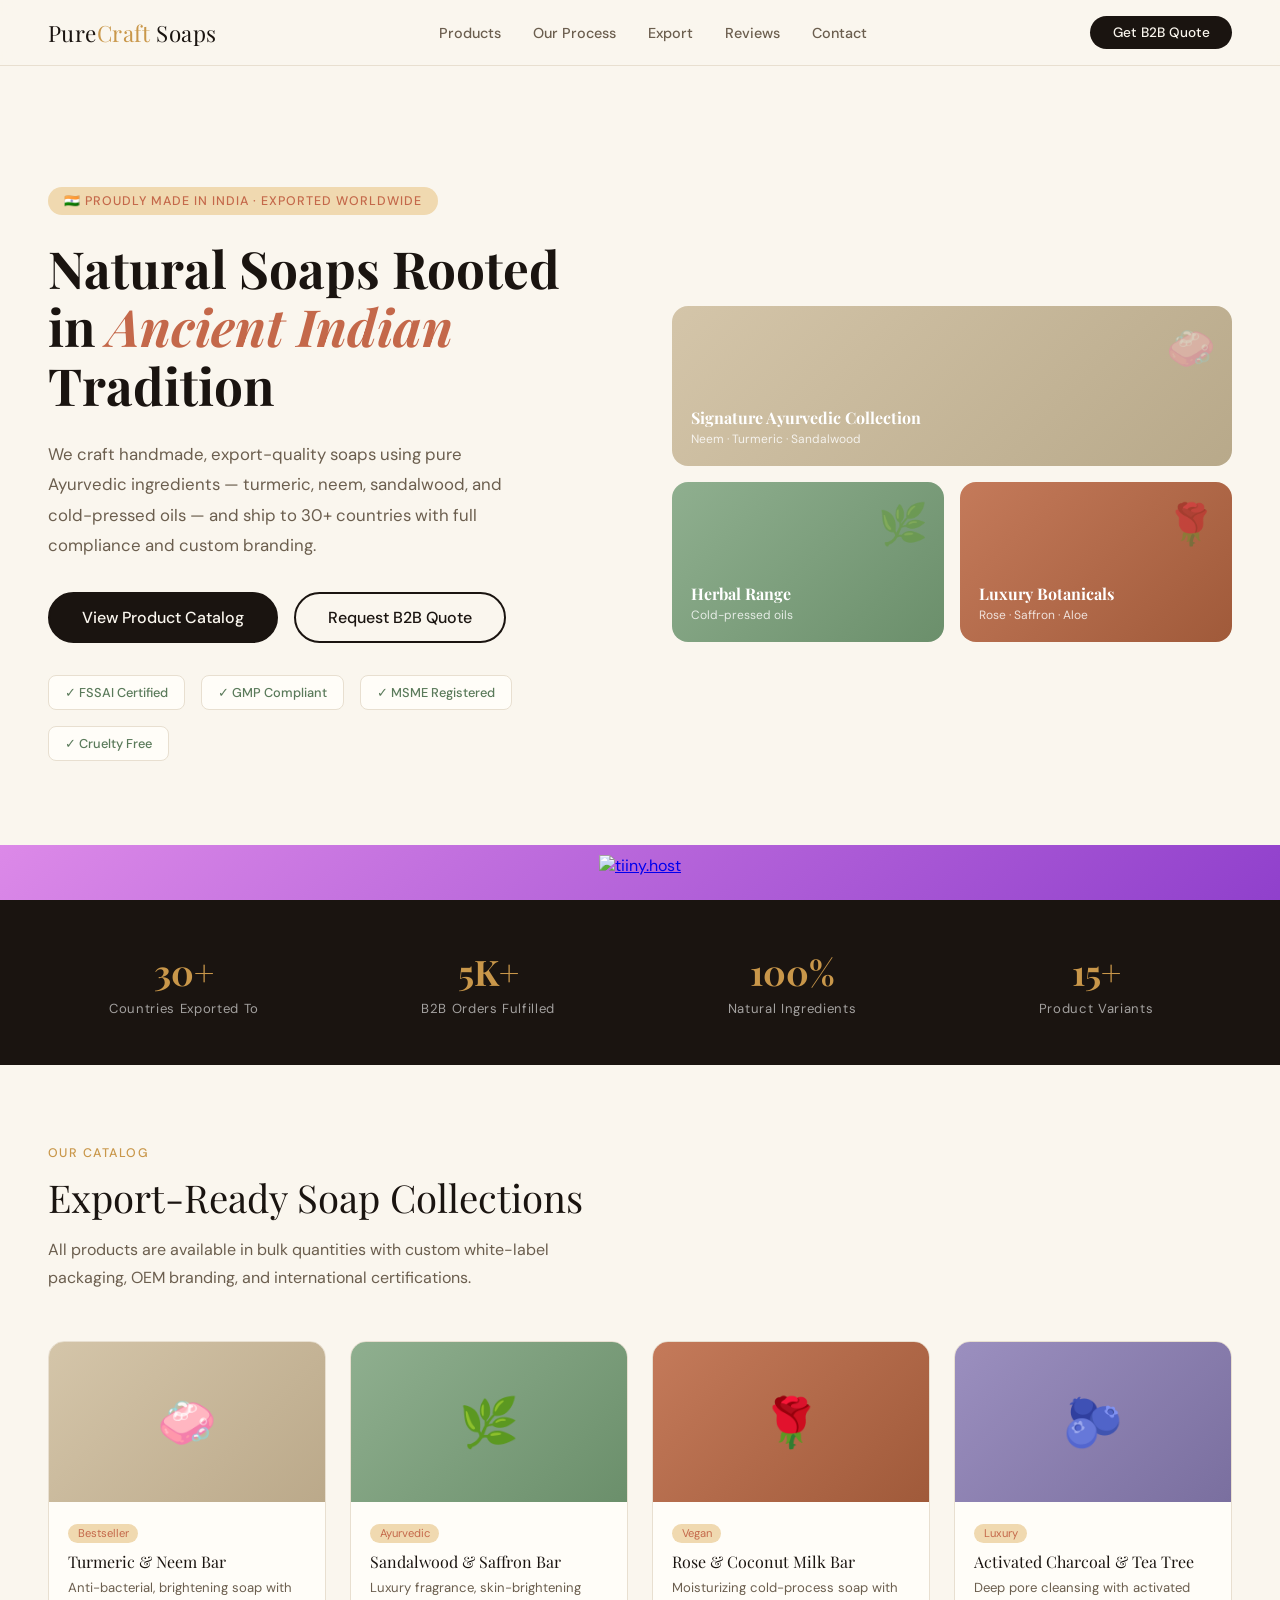
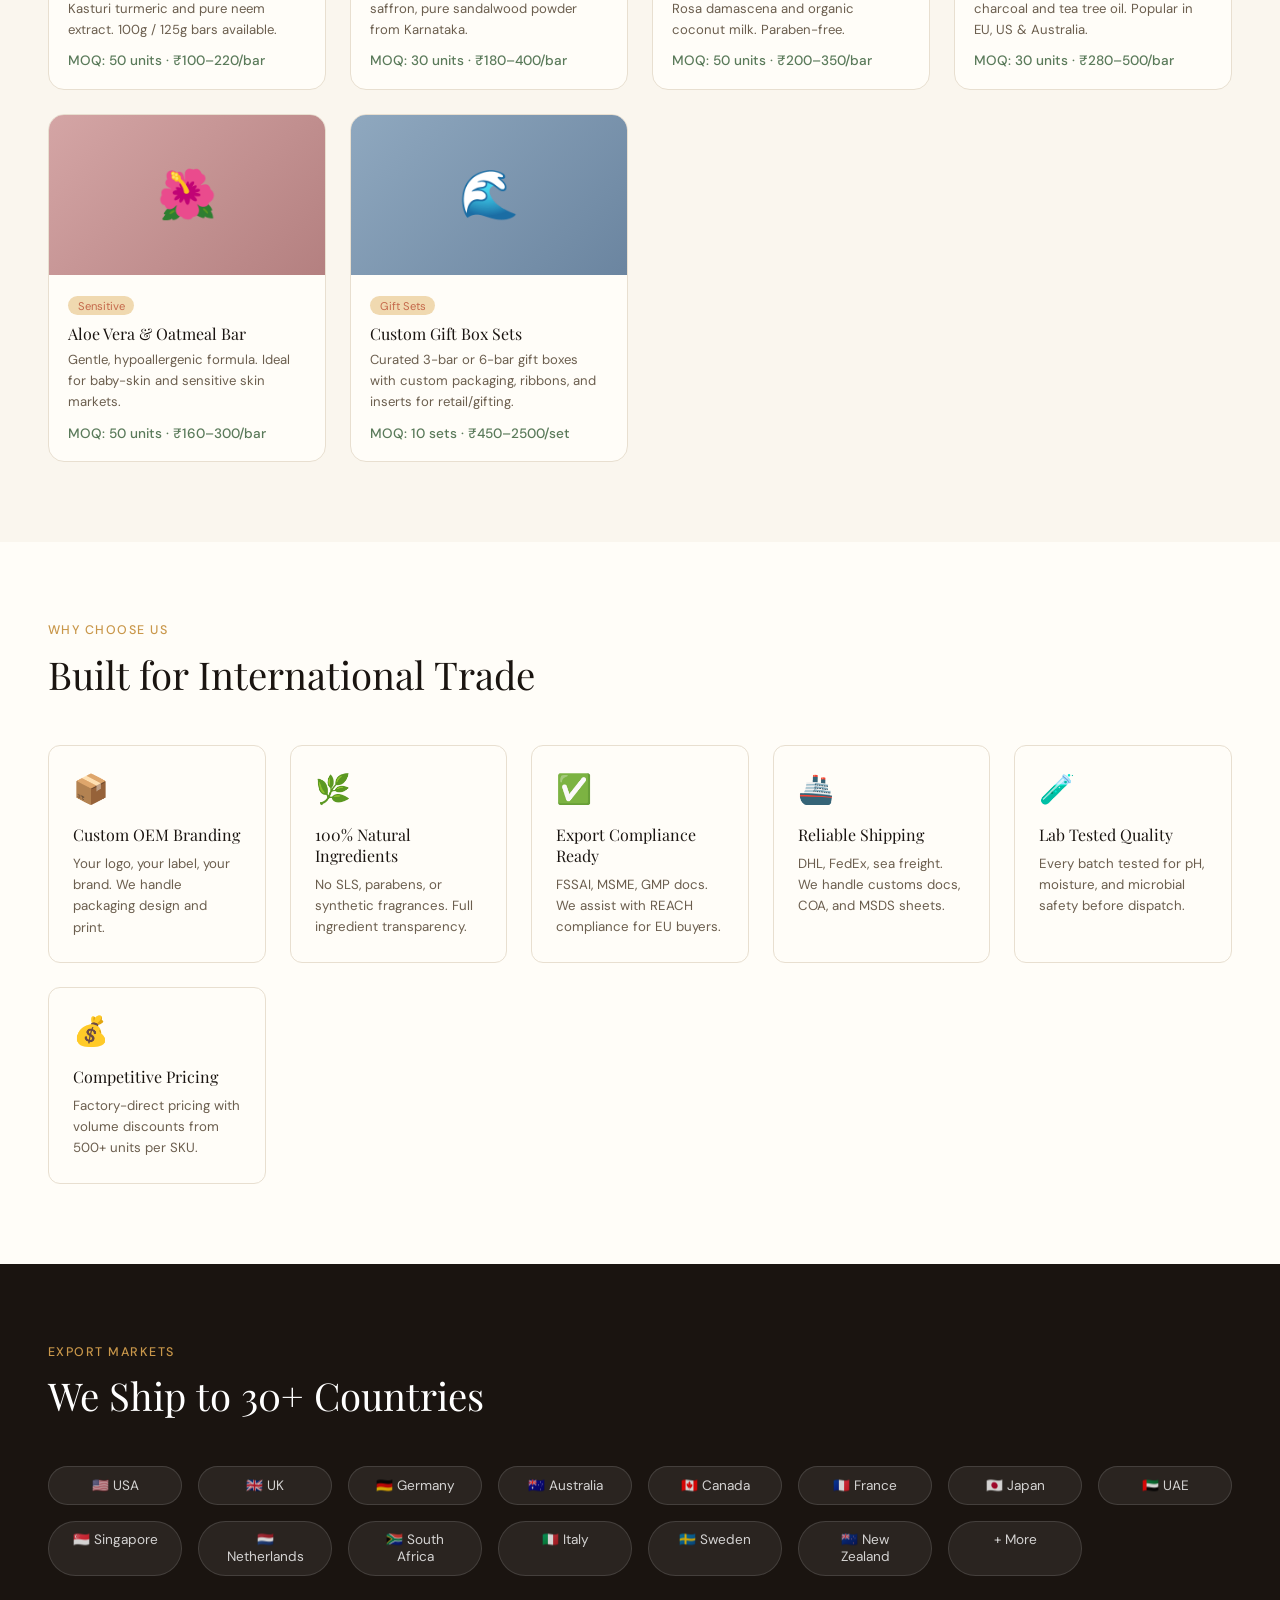
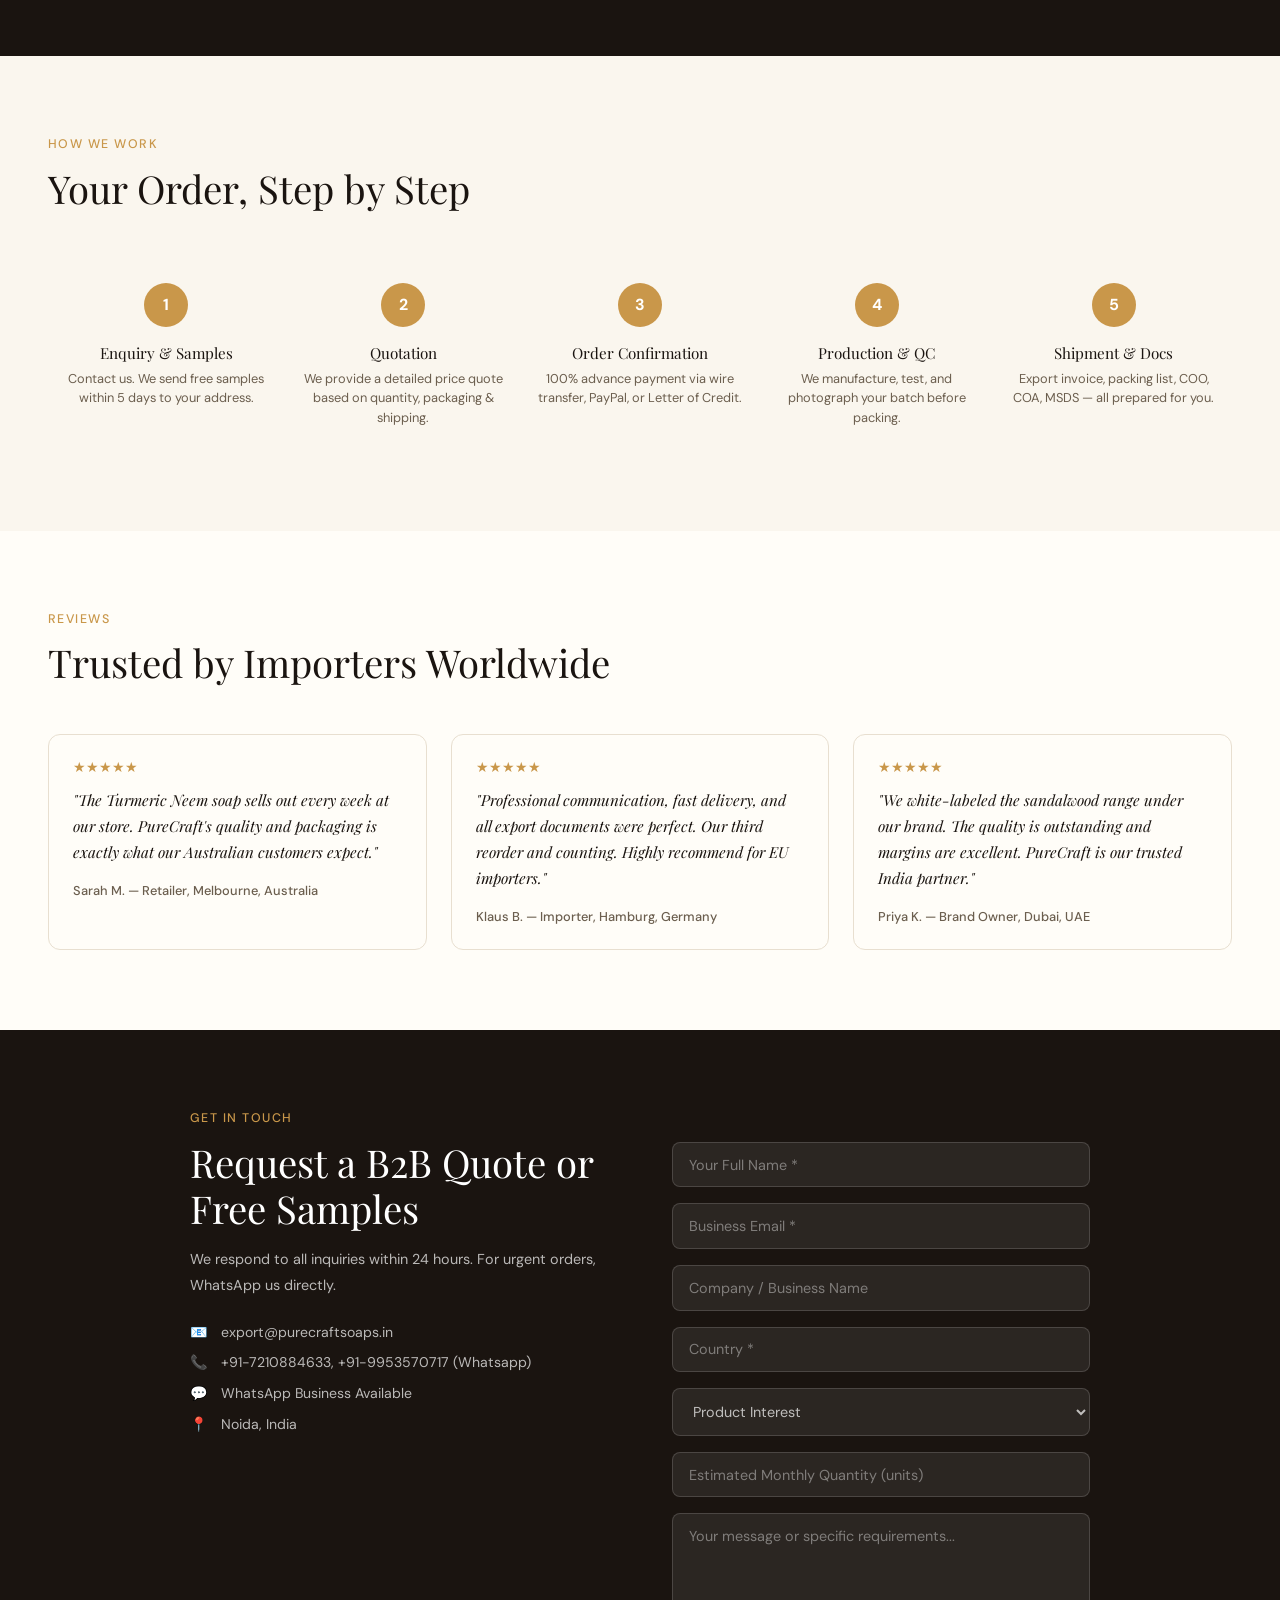
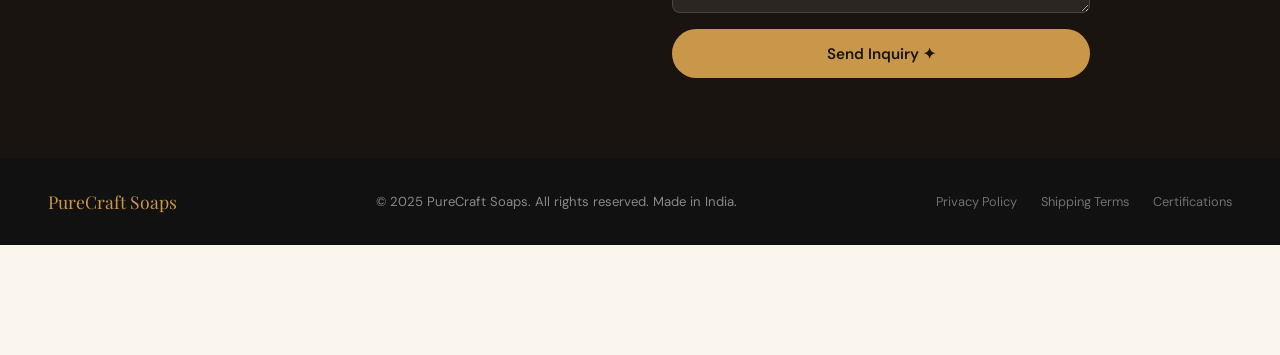
==== index.html @ bdfbdecc "Update index.html" ====
<!DOCTYPE html><html lang="en"><head>
<meta charset="UTF-8">
<meta name="viewport" content="width=device-width, initial-scale=1.0">
<title data-id="th-modified">PureCraft Soaps – Natural Indian Soaps, Exported Worldwide</title>
<link href="https://fonts.googleapis.com/css2?family=Playfair+Display:ital,wght@0,400;0,700;1,400&amp;family=DM+Sans:wght@300;400;500&amp;display=swap" rel="stylesheet">
<style>
  *{margin:0;padding:0;box-sizing:border-box}
  :root{
    --cream:#FAF6EE;--dark:#1A1410;--gold:#C9974A;--gold-light:#F0D9B0;
    --sage:#5A7A5A;--terracotta:#C4684A;--warm-white:#FFFDF8;
    --text-muted:#6B5E4E;--border:#E8DFD0
  }
  html{scroll-behavior:smooth}
  body{font-family:'DM Sans',sans-serif;background:var(--cream);color:var(--dark);overflow-x:hidden}

  /* NAV */
  nav{position:fixed;top:0;width:100%;z-index:100;padding:1rem 3rem;display:flex;justify-content:space-between;align-items:center;background:rgba(250,246,238,0.95);backdrop-filter:blur(8px);border-bottom:1px solid var(--border)}
  .nav-logo{font-family:'Playfair Display',serif;font-size:1.4rem;color:var(--dark);letter-spacing:0.02em}
  .nav-logo span{color:var(--gold)}
  .nav-links{display:flex;gap:2rem;list-style:none}
  .nav-links a{text-decoration:none;color:var(--text-muted);font-size:0.9rem;font-weight:500;transition:color 0.2s}
  .nav-links a:hover{color:var(--gold)}
  .nav-cta{background:var(--dark);color:var(--cream);padding:0.5rem 1.4rem;border-radius:30px;text-decoration:none;font-size:0.85rem;font-weight:500;transition:background 0.2s}
  .nav-cta:hover{background:var(--terracotta)}

  /* HERO */
  .hero{min-height:100vh;display:grid;grid-template-columns:1fr 1fr;align-items:center;padding:6rem 3rem 3rem;gap:4rem;background:var(--cream)}
  .hero-badge{display:inline-block;background:var(--gold-light);color:var(--terracotta);font-size:0.78rem;font-weight:500;padding:0.35rem 1rem;border-radius:20px;letter-spacing:0.08em;text-transform:uppercase;margin-bottom:1.5rem}
  .hero h1{font-family:'Playfair Display',serif;font-size:clamp(2.5rem,4vw,4rem);line-height:1.15;margin-bottom:1.5rem;color:var(--dark)}
  .hero h1 em{color:var(--terracotta);font-style:italic}
  .hero p{font-size:1.05rem;color:var(--text-muted);line-height:1.8;max-width:480px;margin-bottom:2rem}
  .hero-btns{display:flex;gap:1rem;flex-wrap:wrap}
  .btn-primary{background:var(--dark);color:var(--cream);padding:0.8rem 2rem;border-radius:30px;text-decoration:none;font-weight:500;transition:all 0.2s;border:2px solid var(--dark)}
  .btn-primary:hover{background:var(--terracotta);border-color:var(--terracotta)}
  .btn-outline{border:2px solid var(--dark);color:var(--dark);padding:0.8rem 2rem;border-radius:30px;text-decoration:none;font-weight:500;transition:all 0.2s}
  .btn-outline:hover{background:var(--dark);color:var(--cream)}
  .hero-visual{display:grid;grid-template-columns:1fr 1fr;gap:1rem;position:relative}
  .soap-card{border-radius:16px;overflow:hidden;display:flex;flex-direction:column;justify-content:flex-end;padding:1.2rem;min-height:160px;position:relative}
  .soap-card-1{background:linear-gradient(135deg,#D4C5A9,#B8A98A);grid-column:1/-1}
  .soap-card-2{background:linear-gradient(135deg,#8FAF8F,#6B8F6B)}
  .soap-card-3{background:linear-gradient(135deg,#C47A5A,#A05A3A)}
  .soap-card-label{font-family:'Playfair Display',serif;font-size:1rem;color:white;font-weight:700}
  .soap-card-sub{font-size:0.75rem;color:rgba(255,255,255,0.8);margin-top:0.2rem}
  .soap-icon{font-size:2.5rem;position:absolute;top:1rem;right:1rem;opacity:0.4}

  /* STATS */
  .stats{background:var(--dark);padding:3rem;display:grid;grid-template-columns:repeat(4,1fr);gap:2rem;text-align:center}
  .stat-num{font-family:'Playfair Display',serif;font-size:2.2rem;color:var(--gold);font-weight:700}
  .stat-label{font-size:0.82rem;color:rgba(255,255,255,0.6);margin-top:0.3rem;letter-spacing:0.05em}

  /* SECTION HEADER */
  .section{padding:5rem 3rem}
  .section-label{font-size:0.78rem;font-weight:500;color:var(--gold);letter-spacing:0.12em;text-transform:uppercase;margin-bottom:0.8rem}
  .section-title{font-family:'Playfair Display',serif;font-size:clamp(1.8rem,3vw,2.8rem);line-height:1.2;margin-bottom:1rem}
  .section-sub{color:var(--text-muted);max-width:520px;line-height:1.8}

  /* PRODUCTS */
  .products-grid{display:grid;grid-template-columns:repeat(auto-fit,minmax(220px,1fr));gap:1.5rem;margin-top:3rem}
  .product-card{background:var(--warm-white);border:1px solid var(--border);border-radius:16px;overflow:hidden;transition:transform 0.2s}
  .product-card:hover{transform:translateY(-4px)}
  .product-thumb{height:160px;display:flex;align-items:center;justify-content:center;font-size:3rem;position:relative}
  .product-thumb-1{background:linear-gradient(135deg,#D4C5A9,#BBA98A)}
  .product-thumb-2{background:linear-gradient(135deg,#8FAF8F,#6B8F6B)}
  .product-thumb-3{background:linear-gradient(135deg,#C47A5A,#A05A3A)}
  .product-thumb-4{background:linear-gradient(135deg,#9B8FBF,#7A6F9F)}
  .product-thumb-5{background:linear-gradient(135deg,#D4A5A5,#B48080)}
  .product-thumb-6{background:linear-gradient(135deg,#8FA8BF,#6B85A0)}
  .product-info{padding:1.2rem}
  .product-name{font-family:'Playfair Display',serif;font-size:1rem;margin-bottom:0.3rem}
  .product-desc{font-size:0.82rem;color:var(--text-muted);line-height:1.6;margin-bottom:0.8rem}
  .product-price{font-size:0.85rem;font-weight:500;color:var(--sage)}
  .product-badge{display:inline-block;font-size:0.7rem;background:var(--gold-light);color:var(--terracotta);padding:0.15rem 0.6rem;border-radius:10px;margin-bottom:0.5rem}

  /* WHY US */
  .why-grid{display:grid;grid-template-columns:repeat(auto-fit,minmax(200px,1fr));gap:1.5rem;margin-top:3rem}
  .why-card{background:var(--warm-white);border:1px solid var(--border);border-radius:12px;padding:1.5rem}
  .why-icon{font-size:1.8rem;margin-bottom:1rem}
  .why-title{font-family:'Playfair Display',serif;font-size:1rem;margin-bottom:0.5rem}
  .why-desc{font-size:0.83rem;color:var(--text-muted);line-height:1.6}

  /* COUNTRIES */
  .countries{background:var(--dark);padding:5rem 3rem;color:white}
  .countries-grid{display:grid;grid-template-columns:repeat(auto-fit,minmax(120px,1fr));gap:1rem;margin-top:3rem}
  .country-pill{background:rgba(255,255,255,0.07);border:1px solid rgba(255,255,255,0.12);border-radius:30px;padding:0.6rem 1.2rem;text-align:center;font-size:0.85rem;color:rgba(255,255,255,0.8)}
  .country-pill:hover{background:rgba(201,151,74,0.2);border-color:var(--gold);color:var(--gold)}

  /* PROCESS */
  .process-steps{display:grid;grid-template-columns:repeat(auto-fit,minmax(180px,1fr));gap:0;margin-top:3rem;position:relative}
  .process-step{text-align:center;padding:1.5rem 1rem;position:relative}
  .step-num{width:44px;height:44px;border-radius:50%;background:var(--gold);color:white;font-weight:700;font-size:1rem;display:flex;align-items:center;justify-content:center;margin:0 auto 1rem}
  .step-title{font-family:'Playfair Display',serif;font-size:0.95rem;margin-bottom:0.4rem}
  .step-desc{font-size:0.8rem;color:var(--text-muted);line-height:1.5}

  /* TESTIMONIALS */
  .testimonials-grid{display:grid;grid-template-columns:repeat(auto-fit,minmax(260px,1fr));gap:1.5rem;margin-top:3rem}
  .testimonial{background:var(--warm-white);border:1px solid var(--border);border-radius:12px;padding:1.5rem}
  .testimonial-text{font-family:'Playfair Display',serif;font-style:italic;font-size:0.95rem;line-height:1.7;color:var(--dark);margin-bottom:1rem}
  .testimonial-author{font-size:0.8rem;font-weight:500;color:var(--text-muted)}
  .stars{color:var(--gold);font-size:0.85rem;margin-bottom:0.8rem}

  /* CONTACT */
  .contact{background:var(--dark);color:white;padding:5rem 3rem}
  .contact-grid{display:grid;grid-template-columns:1fr 1fr;gap:4rem;align-items:start;max-width:900px;margin:0 auto}
  .contact-form{display:flex;flex-direction:column;gap:1rem;margin-top:2rem}
  .contact-form input,.contact-form select,.contact-form textarea{background:rgba(255,255,255,0.08);border:1px solid rgba(255,255,255,0.15);border-radius:8px;padding:0.8rem 1rem;color:white;font-family:inherit;font-size:0.9rem;outline:none;transition:border-color 0.2s}
  .contact-form input::placeholder,.contact-form textarea::placeholder{color:rgba(255,255,255,0.4)}
  .contact-form input:focus,.contact-form textarea:focus{border-color:var(--gold)}
  .contact-form select{color:rgba(255,255,255,0.7)}
  .contact-form select option{background:var(--dark)}
  .contact-form textarea{min-height:100px;resize:vertical}
  .contact-submit{background:var(--gold);color:var(--dark);border:none;padding:0.9rem 2rem;border-radius:30px;font-family:inherit;font-weight:600;font-size:0.95rem;cursor:pointer;transition:opacity 0.2s}
  .contact-submit:hover{opacity:0.85}
  .contact-info p{color:rgba(255,255,255,0.7);font-size:0.9rem;line-height:1.8;margin-bottom:1.5rem}
  .contact-detail{display:flex;align-items:center;gap:0.8rem;margin-bottom:0.8rem;color:rgba(255,255,255,0.7);font-size:0.88rem}
  .contact-detail strong{color:var(--gold)}

  /* FOOTER */
  footer{background:#111;color:rgba(255,255,255,0.5);padding:2rem 3rem;display:flex;justify-content:space-between;align-items:center;font-size:0.82rem;flex-wrap:wrap;gap:1rem}
  .footer-logo{font-family:'Playfair Display',serif;font-size:1.1rem;color:var(--gold)}
  .footer-links{display:flex;gap:1.5rem}
  .footer-links a{color:rgba(255,255,255,0.4);text-decoration:none;font-size:0.8rem}

  /* CERTIFICATIONS */
  .cert-row{display:flex;flex-wrap:wrap;gap:1rem;margin-top:2rem}
  .cert-badge{background:var(--warm-white);border:1px solid var(--border);border-radius:8px;padding:0.5rem 1rem;font-size:0.8rem;font-weight:500;color:var(--sage);display:flex;align-items:center;gap:0.4rem}

  @media(max-width:768px){
    nav{padding:1rem 1.5rem}
    .nav-links{display:none}
    .hero{grid-template-columns:1fr;padding:5rem 1.5rem 2rem}
    .stats{grid-template-columns:1fr 1fr;padding:2rem 1.5rem}
    .section{padding:3rem 1.5rem}
    .contact-grid{grid-template-columns:1fr}
    footer{flex-direction:column;text-align:center}
    .countries{padding:3rem 1.5rem}
    .contact{padding:3rem 1.5rem}
  }
</style>
<meta property="og:title" content="PureCraft Soaps – Natural Indian Soaps, Exported Worldwide" data-id="th-modified"><meta name="description" content="PureSoap_India_Export_Website" data-id="th-modified"><meta property="og:description" content="PureSoap_India_Export_Website" data-id="th-modified"><meta property="og:image" content="https://tiiny.host/assets/logo-purple-bg.png" data-id="th-modified"><meta property="og:image:width" content="1501" data-id="th-modified"><meta property="og:image:height" content="1501" data-id="th-modified"><meta property="og:image:type" content="image/png" data-id="th-modified"><meta property="og:url" content="https://purecraftsoaps.tiiny.site/" data-id="th-modified"><meta property="og:type" content="website" data-id="th-modified"><script type="text/javascript" src="https://tiiny.host/ad-script.js"></script><script defer="" data-domain="purecraftsoaps.tiiny.site" src="https://analytics.tiiny.site/js/plausible.js"></script></head>
<body><div style="position: fixed !important; bottom: 0% !important; left: 0% !important; right: 0% !important; width: 100% !important; height: 55px !important; z-index: 9999 !important;"><a href="https://tiiny.host?ref=free-site">
    <div style="padding: 10px !important; height: 55px; text-align: center; background: rgb(220,137,232) !important; background: linear-gradient(141deg, rgba(220,137,232,1) 0%, rgba(144,64,204,1) 100%) !important;">
      <img style="height: 35px !important; width: auto !important;" src="https://tiiny.host/assets/img/ad.png" alt="tiiny.host">
    </div>
  </a></div><div style="position: fixed !important; bottom: 0% !important; left: 0% !important; right: 0% !important; width: 100% !important; height: 55px !important; z-index: 9999 !important;"><a href="https://tiiny.host?ref=free-site">
    <div style="padding: 10px !important; height: 55px; text-align: center; background: rgb(220,137,232) !important; background: linear-gradient(141deg, rgba(220,137,232,1) 0%, rgba(144,64,204,1) 100%) !important;">
      <img style="height: 35px !important; width: auto !important;" src="https://tiiny.host/assets/img/ad.png" alt="tiiny.host">
    </div>
  </a></div>

<nav>
  <div class="nav-logo">Pure<span>Craft</span> Soaps</div>
  <ul class="nav-links">
    <li><a href="#products">Products</a></li>
    <li><a href="#process">Our Process</a></li>
    <li><a href="#export">Export</a></li>
    <li><a href="#testimonials">Reviews</a></li>
    <li><a href="#contact">Contact</a></li>
  </ul>
  <a href="#contact" class="nav-cta">Get B2B Quote</a>
</nav>

<!-- HERO -->
<section class="hero">
  <div class="hero-content">
    <div class="hero-badge">🇮🇳 Proudly Made in India · Exported Worldwide</div>
    <h1 class="">Natural Soaps Rooted in <em>Ancient Indian</em> Tradition</h1>
    <p class="">We craft handmade, export-quality soaps using pure Ayurvedic ingredients — turmeric, neem, sandalwood, and cold-pressed oils — and ship to 30+ countries with full compliance and custom branding.</p>
    <div class="hero-btns">
      <a href="#products" class="btn-primary">View Product Catalog</a>
      <a href="#contact" class="btn-outline">Request B2B Quote</a>
    </div>
    <div class="cert-row">
      <div class="cert-badge">✓ FSSAI Certified</div>
      <div class="cert-badge">✓ GMP Compliant</div>
      <div class="cert-badge">✓ MSME Registered</div>
      <div class="cert-badge">✓ Cruelty Free</div>
    </div>
  </div>
  <div class="hero-visual">
    <div class="soap-card soap-card-1">
      <div class="soap-icon">🧼</div>
      <div class="soap-card-label">Signature Ayurvedic Collection</div>
      <div class="soap-card-sub">Neem · Turmeric · Sandalwood</div>
    </div>
    <div class="soap-card soap-card-2">
      <div class="soap-icon">🌿</div>
      <div class="soap-card-label">Herbal Range</div>
      <div class="soap-card-sub">Cold-pressed oils</div>
    </div>
    <div class="soap-card soap-card-3">
      <div class="soap-icon">🌹</div>
      <div class="soap-card-label">Luxury Botanicals</div>
      <div class="soap-card-sub">Rose · Saffron · Aloe</div>
    </div>
  </div>
</section>

<!-- STATS -->
<div class="stats">
  <div><div class="stat-num">30+</div><div class="stat-label">Countries Exported To</div></div>
  <div><div class="stat-num">5K+</div><div class="stat-label">B2B Orders Fulfilled</div></div>
  <div><div class="stat-num">100%</div><div class="stat-label">Natural Ingredients</div></div>
  <div><div class="stat-num">15+</div><div class="stat-label">Product Variants</div></div>
</div>

<!-- PRODUCTS -->
<section class="section" id="products">
  <div class="section-label">Our Catalog</div>
  <div class="section-title">Export-Ready Soap Collections</div>
  <div class="section-sub">All products are available in bulk quantities with custom white-label packaging, OEM branding, and international certifications.</div>
  <div class="products-grid">
    <div class="product-card">
      <div class="product-thumb product-thumb-1">🧼</div>
      <div class="product-info">
        <div class="product-badge">Bestseller</div>
        <div class="product-name">Turmeric &amp; Neem Bar</div>
        <div class="product-desc">Anti-bacterial, brightening soap with Kasturi turmeric and pure neem extract. 100g / 125g bars available.</div>
        <div class="product-price">MOQ: 50 units · ₹100–220/bar</div>
      </div>
    </div>
    <div class="product-card">
      <div class="product-thumb product-thumb-2">🌿</div>
      <div class="product-info">
        <div class="product-badge">Ayurvedic</div>
        <div class="product-name">Sandalwood &amp; Saffron Bar</div>
        <div class="product-desc">Luxury fragrance, skin-brightening saffron, pure sandalwood powder from Karnataka.</div>
        <div class="product-price">MOQ: 30 units · ₹180–400/bar</div>
      </div>
    </div>
    <div class="product-card">
      <div class="product-thumb product-thumb-3">🌹</div>
      <div class="product-info">
        <div class="product-badge">Vegan</div>
        <div class="product-name">Rose &amp; Coconut Milk Bar</div>
        <div class="product-desc">Moisturizing cold-process soap with Rosa damascena and organic coconut milk. Paraben-free.</div>
        <div class="product-price">MOQ: 50 units · ₹200–350/bar</div>
      </div>
    </div>
    <div class="product-card">
      <div class="product-thumb product-thumb-4">🫐</div>
      <div class="product-info">
        <div class="product-badge">Luxury</div>
        <div class="product-name">Activated Charcoal &amp; Tea Tree</div>
        <div class="product-desc">Deep pore cleansing with activated charcoal and tea tree oil. Popular in EU, US &amp; Australia.</div>
        <div class="product-price">MOQ: 30 units · ₹280–500/bar</div>
      </div>
    </div>
    <div class="product-card">
      <div class="product-thumb product-thumb-5">🌺</div>
      <div class="product-info">
        <div class="product-badge">Sensitive</div>
        <div class="product-name">Aloe Vera &amp; Oatmeal Bar</div>
        <div class="product-desc">Gentle, hypoallergenic formula. Ideal for baby-skin and sensitive skin markets.</div>
        <div class="product-price">MOQ: 50 units · ₹160–300/bar</div>
      </div>
    </div>
    <div class="product-card">
      <div class="product-thumb product-thumb-6">🌊</div>
      <div class="product-info">
        <div class="product-badge">Gift Sets</div>
        <div class="product-name">Custom Gift Box Sets</div>
        <div class="product-desc">Curated 3-bar or 6-bar gift boxes with custom packaging, ribbons, and inserts for retail/gifting.</div>
        <div class="product-price   ablefocused">MOQ: 10 sets · ₹450–2500/set</div>
      </div>
    </div>
  </div>
</section>

<!-- WHY US -->
<section class="section" style="background:var(--warm-white)">
  <div class="section-label">Why Choose Us</div>
  <div class="section-title">Built for International Trade</div>
  <div class="why-grid">
    <div class="why-card"><div class="why-icon">📦</div><div class="why-title">Custom OEM Branding</div><div class="why-desc">Your logo, your label, your brand. We handle packaging design and print.</div></div>
    <div class="why-card"><div class="why-icon">🌿</div><div class="why-title">100% Natural Ingredients</div><div class="why-desc">No SLS, parabens, or synthetic fragrances. Full ingredient transparency.</div></div>
    <div class="why-card"><div class="why-icon">✅</div><div class="why-title">Export Compliance Ready</div><div class="why-desc">FSSAI, MSME, GMP docs. We assist with REACH compliance for EU buyers.</div></div>
    <div class="why-card"><div class="why-icon">🚢</div><div class="why-title">Reliable Shipping</div><div class="why-desc">DHL, FedEx, sea freight. We handle customs docs, COA, and MSDS sheets.</div></div>
    <div class="why-card"><div class="why-icon">🧪</div><div class="why-title">Lab Tested Quality</div><div class="why-desc">Every batch tested for pH, moisture, and microbial safety before dispatch.</div></div>
    <div class="why-card"><div class="why-icon">💰</div><div class="why-title">Competitive Pricing</div><div class="why-desc">Factory-direct pricing with volume discounts from 500+ units per SKU.</div></div>
  </div>
</section>

<!-- COUNTRIES -->
<section class="countries" id="export">
  <div class="section-label" style="color:var(--gold)">Export Markets</div>
  <div class="section-title" style="color:white">We Ship to 30+ Countries</div>
  <div class="countries-grid">
    <div class="country-pill">🇺🇸 USA</div>
    <div class="country-pill">🇬🇧 UK</div>
    <div class="country-pill">🇩🇪 Germany</div>
    <div class="country-pill">🇦🇺 Australia</div>
    <div class="country-pill">🇨🇦 Canada</div>
    <div class="country-pill">🇫🇷 France</div>
    <div class="country-pill">🇯🇵 Japan</div>
    <div class="country-pill">🇦🇪 UAE</div>
    <div class="country-pill">🇸🇬 Singapore</div>
    <div class="country-pill">🇳🇱 Netherlands</div>
    <div class="country-pill">🇿🇦 South Africa</div>
    <div class="country-pill">🇮🇹 Italy</div>
    <div class="country-pill">🇸🇪 Sweden</div>
    <div class="country-pill">🇳🇿 New Zealand</div>
    <div class="country-pill">+ More</div>
  </div>
</section>

<!-- PROCESS -->
<section class="section" id="process">
  <div class="section-label">How We Work</div>
  <div class="section-title">Your Order, Step by Step</div>
  <div class="process-steps">
    <div class="process-step"><div class="step-num">1</div><div class="step-title">Enquiry &amp; Samples</div><div class="step-desc">Contact us. We send free samples within 5 days to your address.</div></div>
    <div class="process-step"><div class="step-num">2</div><div class="step-title">Quotation</div><div class="step-desc">We provide a detailed price quote based on quantity, packaging &amp; shipping.</div></div>
    <div class="process-step"><div class="step-num">3</div><div class="step-title">Order Confirmation</div><div class="step-desc   ablefocused">100% advance payment via wire transfer, PayPal, or Letter of Credit.</div></div>
    <div class="process-step"><div class="step-num">4</div><div class="step-title">Production &amp; QC</div><div class="step-desc">We manufacture, test, and photograph your batch before packing.</div></div>
    <div class="process-step"><div class="step-num">5</div><div class="step-title">Shipment &amp; Docs</div><div class="step-desc">Export invoice, packing list, COO, COA, MSDS — all prepared for you.</div></div>
  </div>
</section>

<!-- TESTIMONIALS -->
<section class="section" style="background:var(--warm-white)" id="testimonials">
  <div class="section-label">Reviews</div>
  <div class="section-title">Trusted by Importers Worldwide</div>
  <div class="testimonials-grid">
    <div class="testimonial">
      <div class="stars">★★★★★</div>
      <div class="testimonial-text">"The Turmeric Neem soap sells out every week at our store. PureCraft's quality and packaging is exactly what our Australian customers expect."</div>
      <div class="testimonial-author">Sarah M. — Retailer, Melbourne, Australia</div>
    </div>
    <div class="testimonial">
      <div class="stars">★★★★★</div>
      <div class="testimonial-text">"Professional communication, fast delivery, and all export documents were perfect. Our third reorder and counting. Highly recommend for EU importers."</div>
      <div class="testimonial-author">Klaus B. — Importer, Hamburg, Germany</div>
    </div>
    <div class="testimonial">
      <div class="stars">★★★★★</div>
      <div class="testimonial-text">"We white-labeled the sandalwood range under our brand. The quality is outstanding and margins are excellent. PureCraft is our trusted India partner."</div>
      <div class="testimonial-author">Priya K. — Brand Owner, Dubai, UAE</div>
    </div>
  </div>
</section>

<!-- CONTACT -->
<section class="contact" id="contact">
  <div class="contact-grid">
    <div>
      <div class="section-label" style="color:var(--gold)">Get In Touch</div>
      <div class="section-title" style="color:white;font-family:'Playfair Display',serif">Request a B2B Quote or Free Samples</div>
      <div class="contact-info">
        <p class="">We respond to all inquiries within 24 hours. For urgent orders, WhatsApp us directly.</p>
        <div class="contact-detail"><strong>📧</strong> export@purecraftsoaps.in</div>
        <div class="contact-detail"><strong>📞</strong> +91-7210884633, +91-9953570717 (Whatsapp)</div>
        <div class="contact-detail"><strong>💬</strong> WhatsApp Business Available</div>
        <div class="contact-detail"><strong>📍</strong>Noida, India</div>
      </div>
    </div>
    <div>
      <form class="contact-form" id="contactForm">
        <input type="text" name="name" placeholder="Your Full Name *" required>
        <input type="email" name="email" placeholder="Business Email *" required>
        <input type="text" name="company" placeholder="Company / Business Name">
        <input type="text" placeholder="Country *" required>
        <select>
          <option value="" disabled="" selected="">Product Interest</option>
          <option>Turmeric &amp; Neem Bar</option>
          <option>Sandalwood &amp; Saffron Bar</option>
          <option>Rose &amp; Coconut Milk Bar</option>
          <option>Activated Charcoal Bar</option>
          <option>Custom / OEM Order</option>
          <option>Full Catalog</option>
        </select>
        <input type="number" placeholder="Estimated Monthly Quantity (units)">
        <textarea name="message" placeholder="Your message or specific requirements..."></textarea>
        <button type="submit" class="contact-submit" id="submitBtn">Send Inquiry ✦</button>
        <div id="successMsg" style="display:none;color:#5A7;font-size:0.85rem;text-align:center;padding:0.5rem;background:rgba(90,170,90,0.15);border-radius:8px;">✓ Inquiry sent! We'll respond within 24 hours.</div>
      </form>
    </div>
  </div>
</section>

<footer>
  <div class="footer-logo">PureCraft Soaps</div>
  <div>© 2025 PureCraft Soaps. All rights reserved. Made in India.</div>
  <div class="footer-links">
    <a href="#">Privacy Policy</a>
    <a href="#">Shipping Terms</a>
    <a href="#">Certifications</a>
  </div>
</footer>
<script>
document.getElementById("contactForm")
.addEventListener("submit", async function(e){

  e.preventDefault();

  const formData = {
    name: document.querySelector('[name="name"]').value,
    email: document.querySelector('[name="email"]').value,
    company: document.querySelector('[name="company"]').value,
    country: document.querySelector('[name="country"]').value,
    message: document.querySelector('[name="message"]').value
  };

  const response = await fetch(
    "https://script.google.com/macros/s/AKfycbxxRO_3IxzFhn_iYocMo34tVF3qXBQx-ePLOedMpD7kZa-eaI_DjRTwqG9d_bPJt2l6zw/exec",
    {
      method: "POST",
      body: JSON.stringify(formData)
    }
  );

  if(response.ok){
      alert("Inquiry submitted successfully!");
      this.reset();
  } else {
      alert("Submission failed");
  }

});
</script>
<script src="script.js"></script>


<div style="height: 55px !important;"></div><div style="height: 55px !important;"></div></body></html>
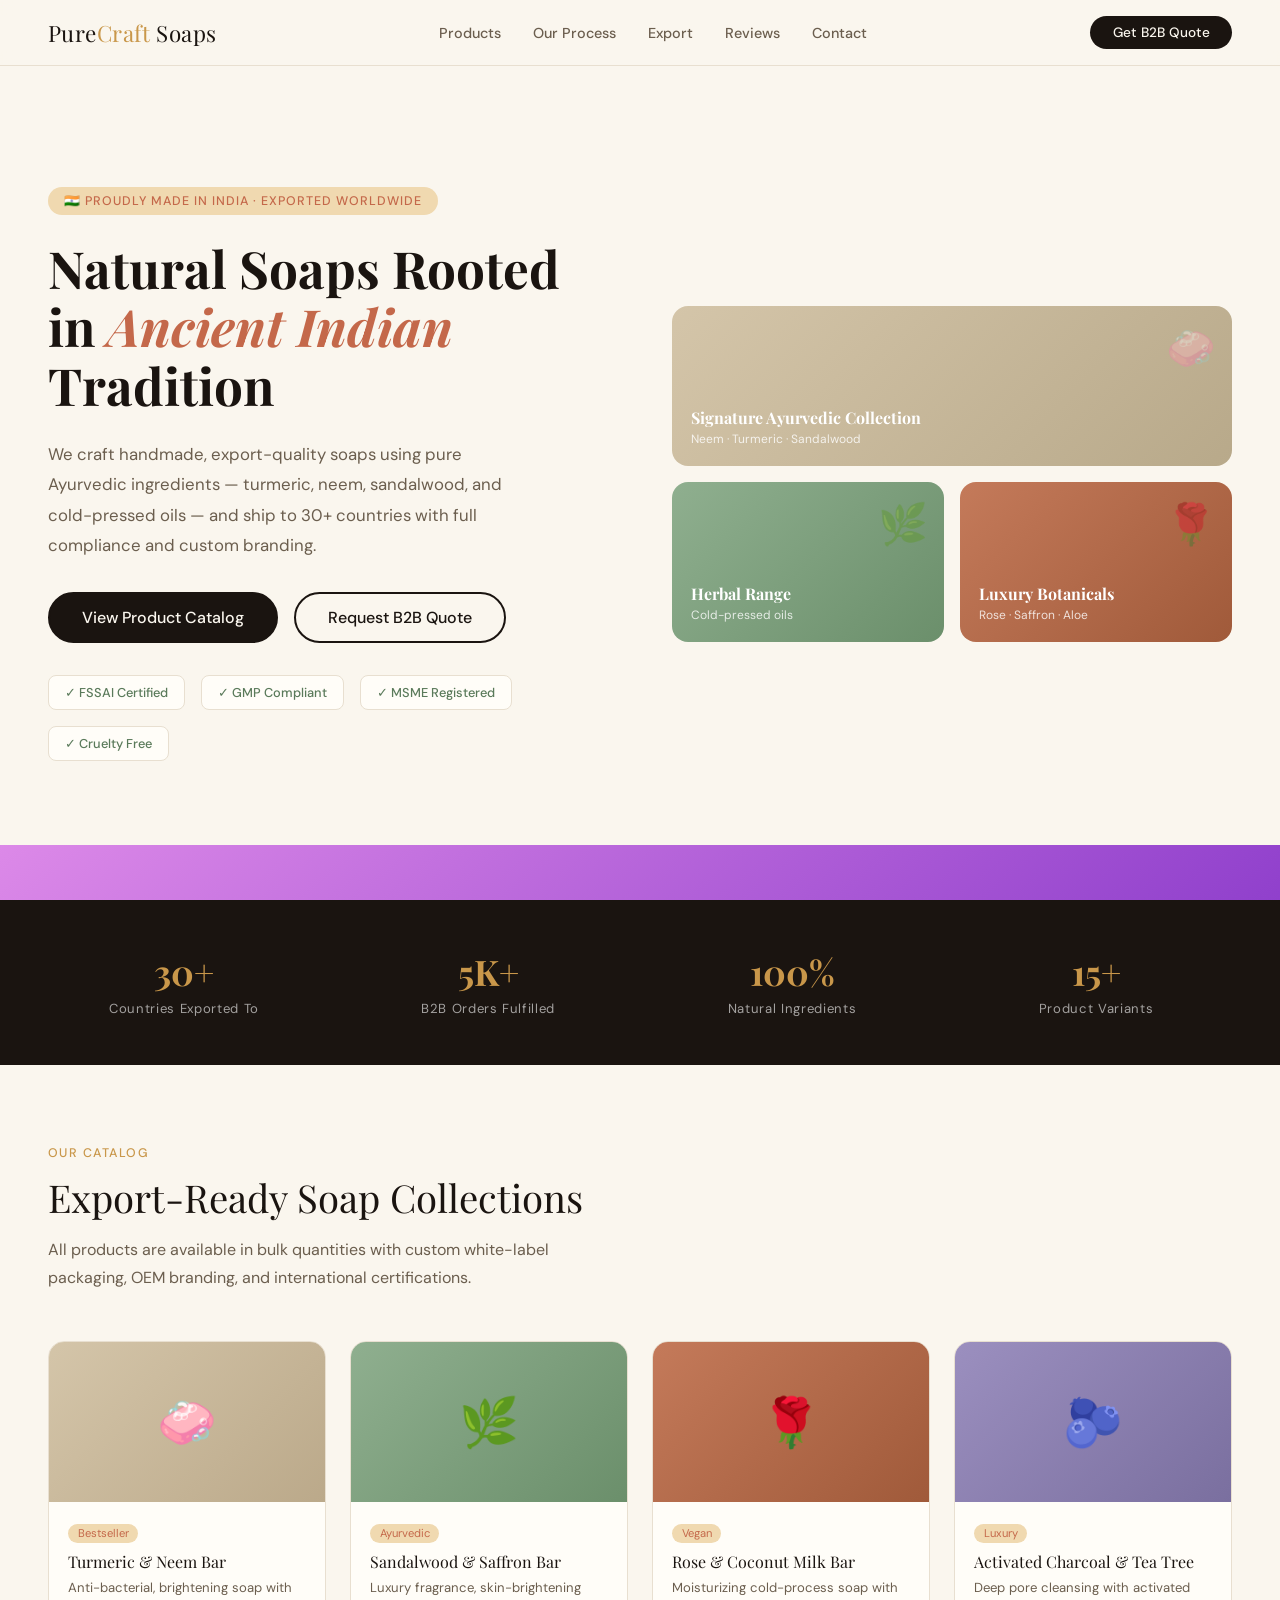
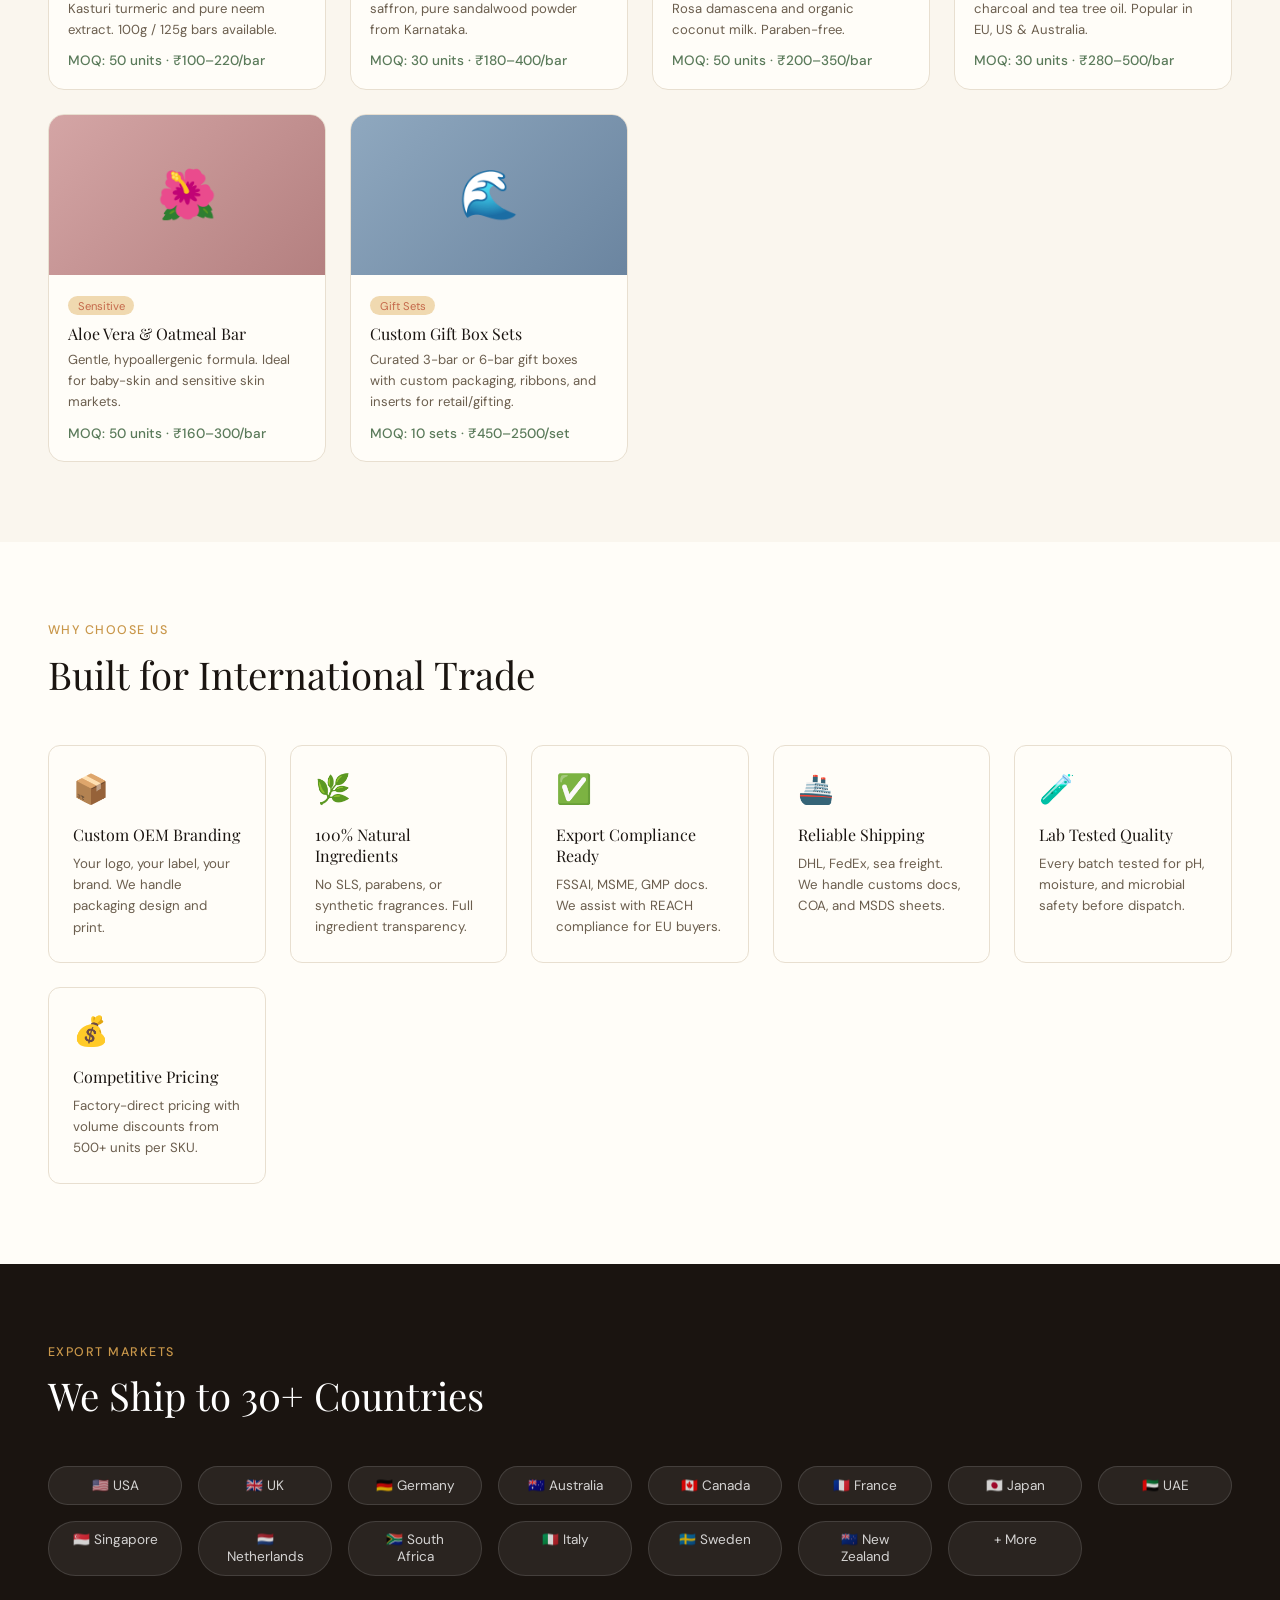
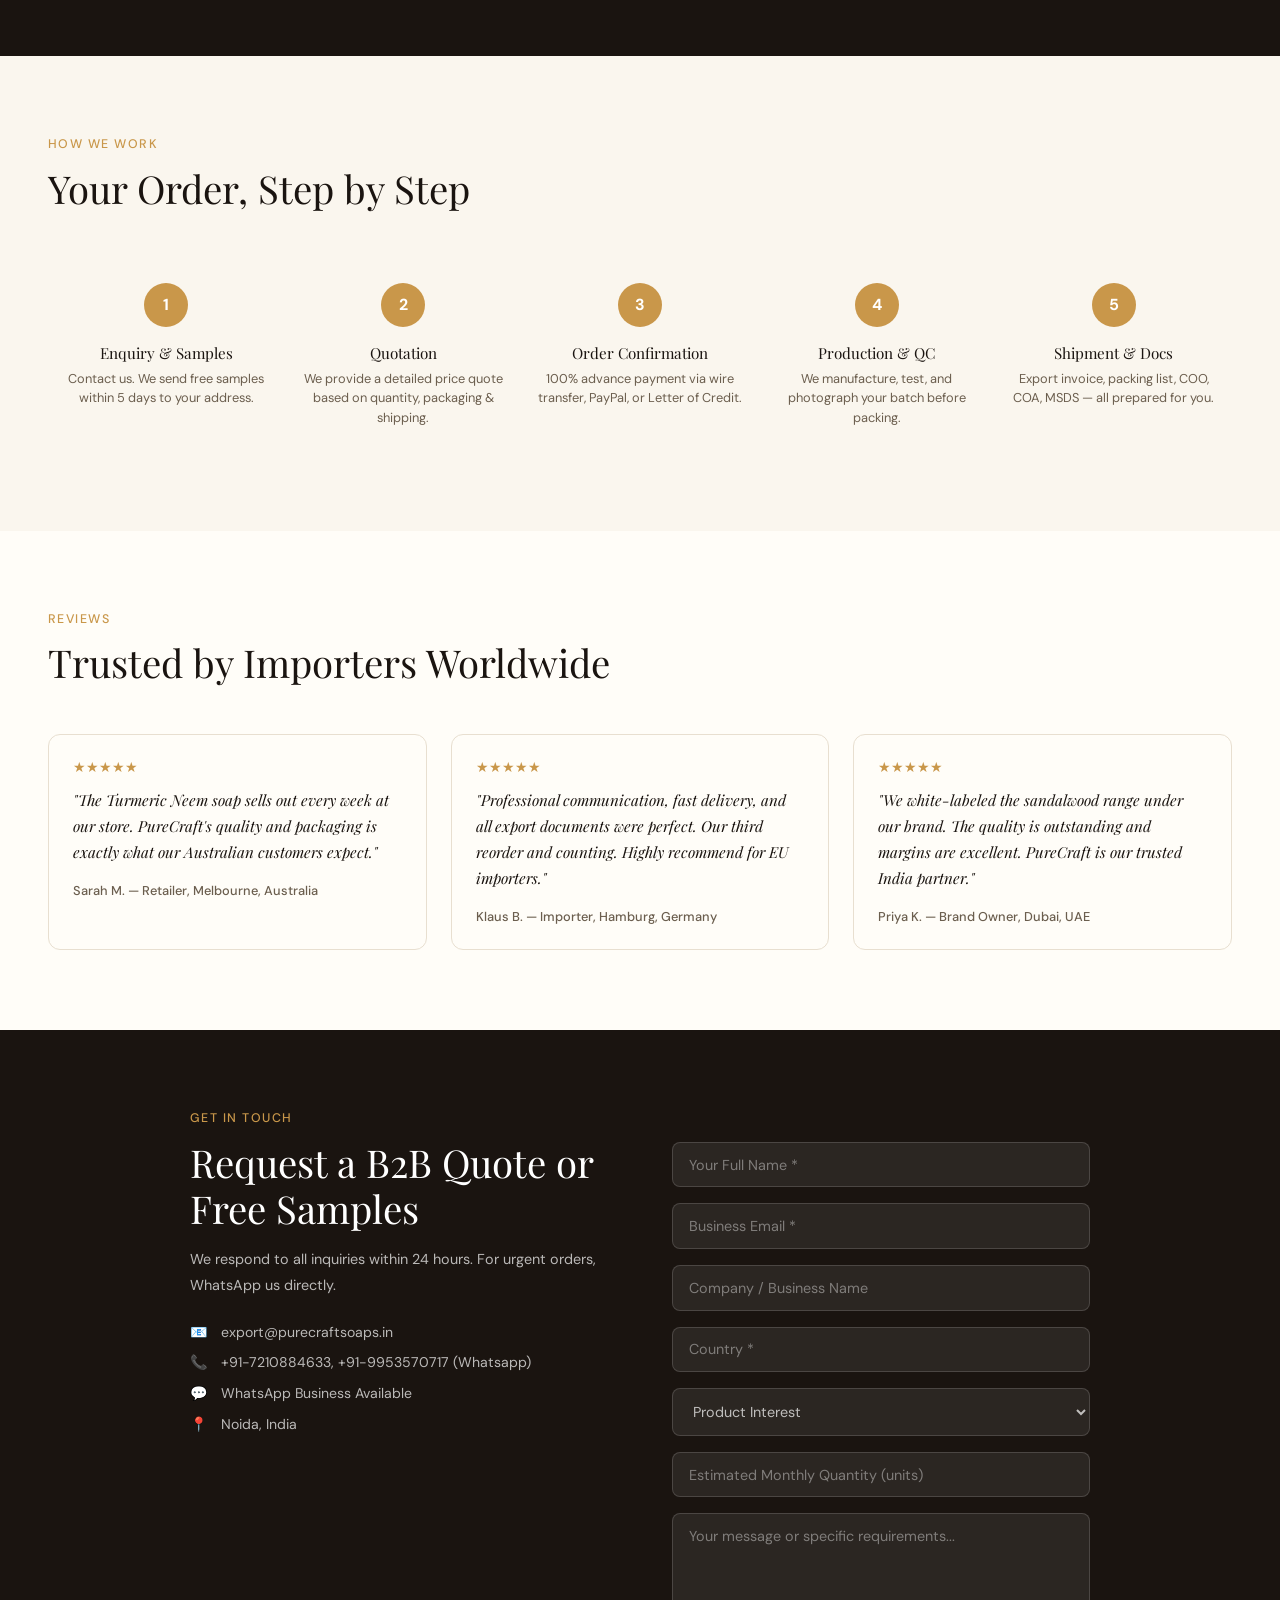
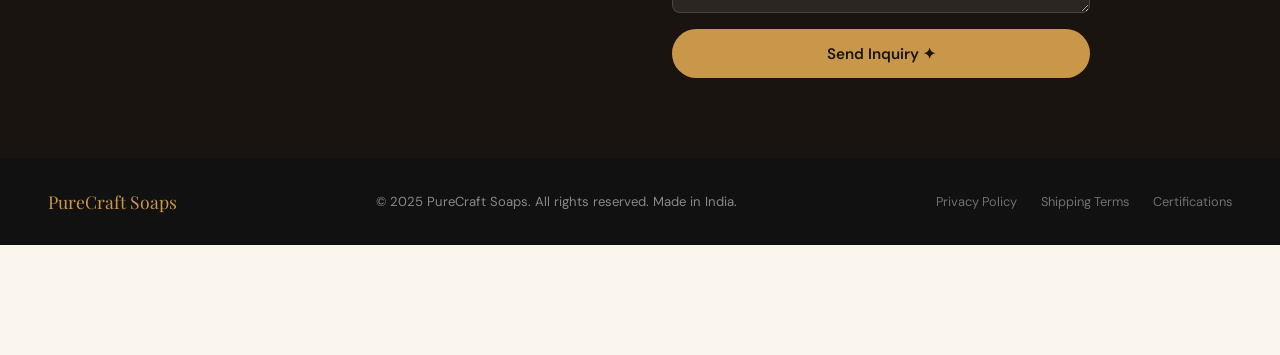
==== commit b915816b: "Update index.html" ====
--- a/index.html
+++ b/index.html
@@ -143,7 +143,7 @@
     </div>
   </a></div><div style="position: fixed !important; bottom: 0% !important; left: 0% !important; right: 0% !important; width: 100% !important; height: 55px !important; z-index: 9999 !important;"><a href="https://tiiny.host?ref=free-site">
     <div style="padding: 10px !important; height: 55px; text-align: center; background: rgb(220,137,232) !important; background: linear-gradient(141deg, rgba(220,137,232,1) 0%, rgba(144,64,204,1) 100%) !important;">
-      <img style="height: 35px !important; width: auto !important;" src="https://tiiny.host/assets/img/ad.png" alt="tiiny.host">
+      
     </div>
   </a></div>
 
@@ -358,8 +358,8 @@
         <input type="text" name="name" placeholder="Your Full Name *" required>
         <input type="email" name="email" placeholder="Business Email *" required>
         <input type="text" name="company" placeholder="Company / Business Name">
-        <input type="text" placeholder="Country *" required>
-        <select>
+        <input type="text" name="country" placeholder="Country *" required>
+        <select name="product">
           <option value="" disabled="" selected="">Product Interest</option>
           <option>Turmeric &amp; Neem Bar</option>
           <option>Sandalwood &amp; Saffron Bar</option>
@@ -368,7 +368,7 @@
           <option>Custom / OEM Order</option>
           <option>Full Catalog</option>
         </select>
-        <input type="number" placeholder="Estimated Monthly Quantity (units)">
+        <input type="number" name="quantity" placeholder="Estimated Monthly Quantity (units)">
         <textarea name="message" placeholder="Your message or specific requirements..."></textarea>
         <button type="submit" class="contact-submit" id="submitBtn">Send Inquiry ✦</button>
         <div id="successMsg" style="display:none;color:#5A7;font-size:0.85rem;text-align:center;padding:0.5rem;background:rgba(90,170,90,0.15);border-radius:8px;">✓ Inquiry sent! We'll respond within 24 hours.</div>
@@ -387,37 +387,95 @@
   </div>
 </footer>
 <script>
+
 document.getElementById("contactForm")
 .addEventListener("submit", async function(e){
 
-  e.preventDefault();
-
-  const formData = {
-    name: document.querySelector('[name="name"]').value,
-    email: document.querySelector('[name="email"]').value,
-    company: document.querySelector('[name="company"]').value,
-    country: document.querySelector('[name="country"]').value,
-    message: document.querySelector('[name="message"]').value
-  };
-
-  const response = await fetch(
-    "https://script.google.com/macros/s/AKfycbxxRO_3IxzFhn_iYocMo34tVF3qXBQx-ePLOedMpD7kZa-eaI_DjRTwqG9d_bPJt2l6zw/exec",
-    {
-      method: "POST",
-      body: JSON.stringify(formData)
+    e.preventDefault();
+
+    const btn =
+    document.getElementById("submitBtn");
+
+    const successMsg =
+    document.getElementById("successMsg");
+
+    btn.disabled = true;
+    btn.innerHTML = "Sending...";
+
+    successMsg.style.display = "none";
+
+    const formData = {
+
+        name:
+        document.querySelector('[name="name"]').value,
+
+        email:
+        document.querySelector('[name="email"]').value,
+
+        company:
+        document.querySelector('[name="company"]').value,
+
+        country:
+        document.querySelector('[name="country"]').value,
+
+        product:
+        document.querySelector('[name="product"]').value,
+
+        quantity:
+        document.querySelector('[name="quantity"]').value,
+
+        message:
+        document.querySelector('[name="message"]').value
+
+    };
+
+    try {
+
+        const response = await fetch(
+            "https://script.google.com/macros/s/AKfycbyN2ZDo9SXvrmpqgokd01mKX094e7hxw7hVoZZQ9qYj40qbnkrRWHKbDTCSe89EG_Y0Ng/exec",
+            {
+                method: "POST",
+                headers: {
+                    "Content-Type": "text/plain;charset=utf-8"
+                },
+                body: JSON.stringify(formData)
+            }
+        );
+
+        const result = await response.text();
+
+        console.log(result);
+
+        successMsg.innerHTML =
+        "✓ Inquiry sent successfully!";
+
+        successMsg.style.display =
+        "block";
+
+        document
+        .getElementById("contactForm")
+        .reset();
+
+        btn.innerHTML =
+        "Inquiry Sent ✓";
+
+    } catch(error) {
+
+        console.error(error);
+
+        btn.disabled = false;
+
+        btn.innerHTML =
+        "Send Inquiry ✦";
+
+        alert(
+          "Submission failed. Please try again."
+        );
     }
-  );
-
-  if(response.ok){
-      alert("Inquiry submitted successfully!");
-      this.reset();
-  } else {
-      alert("Submission failed");
-  }
 
 });
 </script>
-<script src="script.js"></script>
+<!--///<script src="script.js"></script>///-->
 
 
 <div style="height: 55px !important;"></div><div style="height: 55px !important;"></div></body></html>
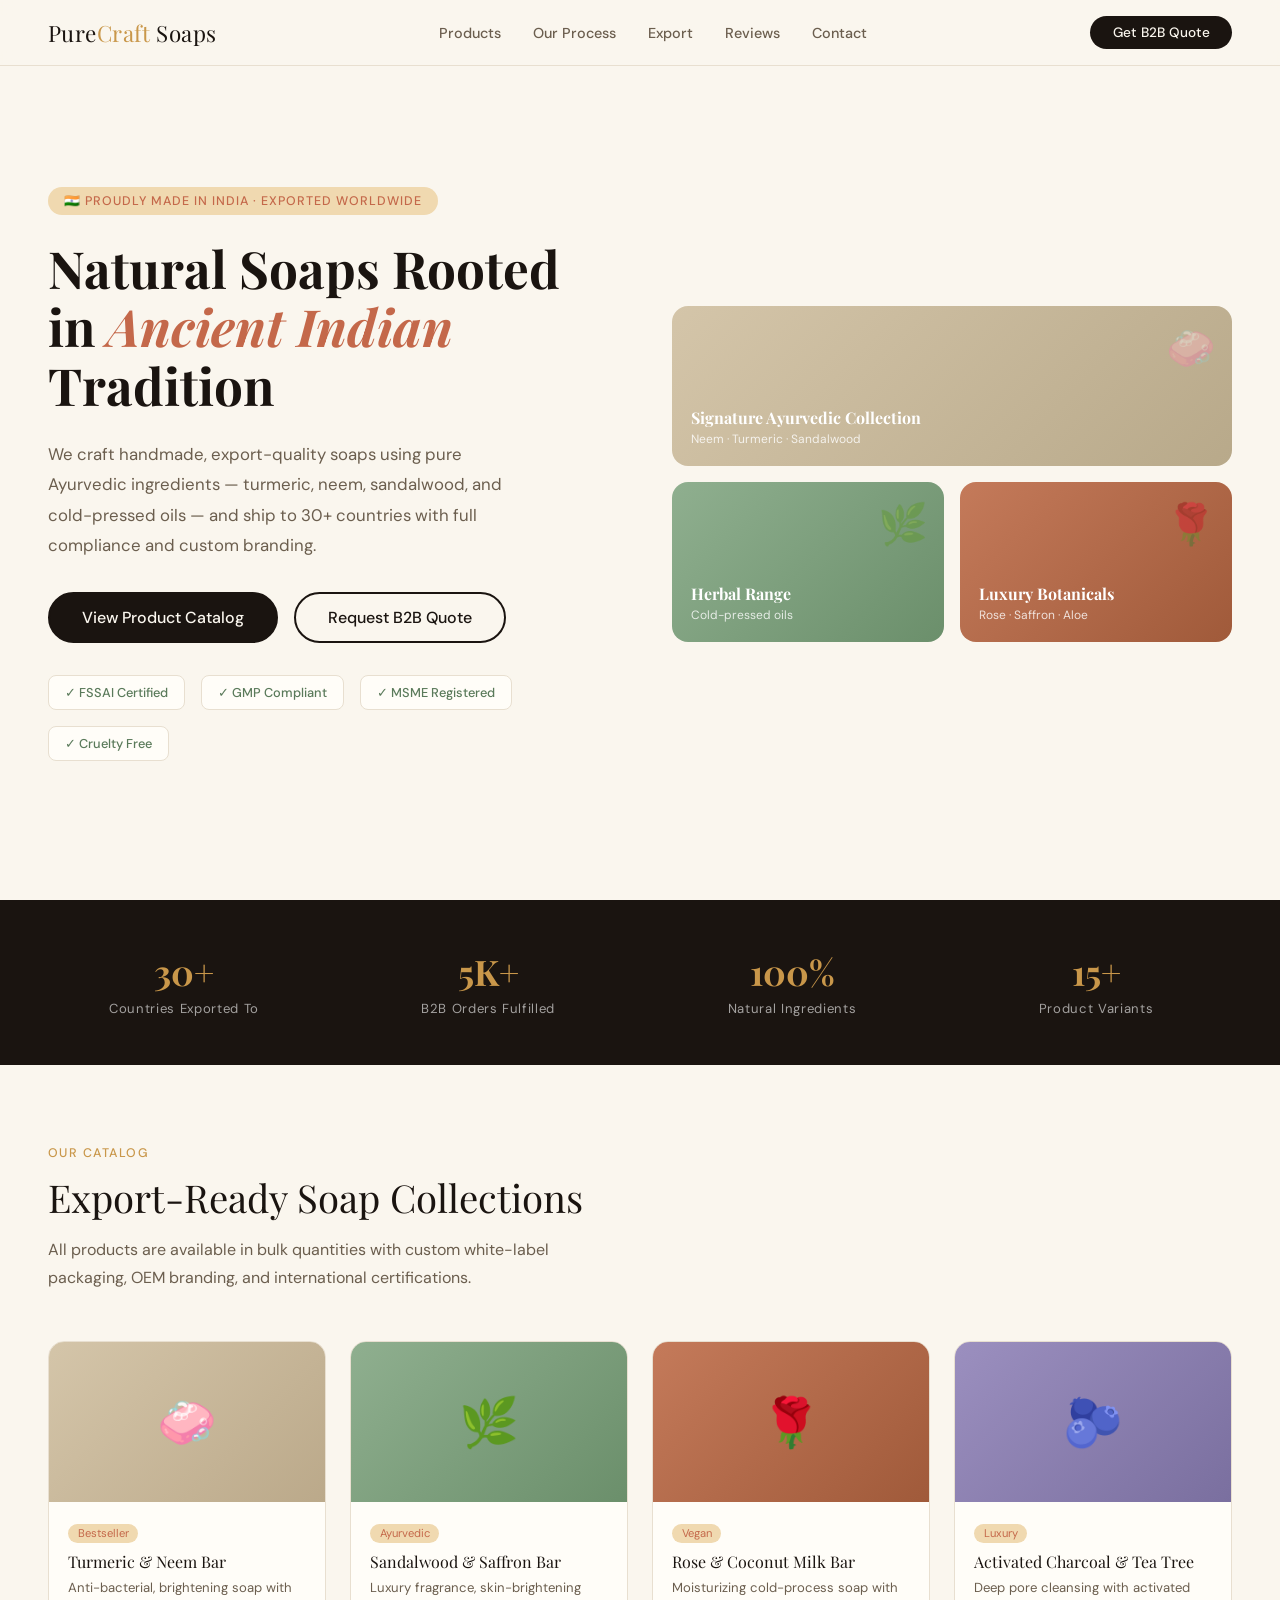
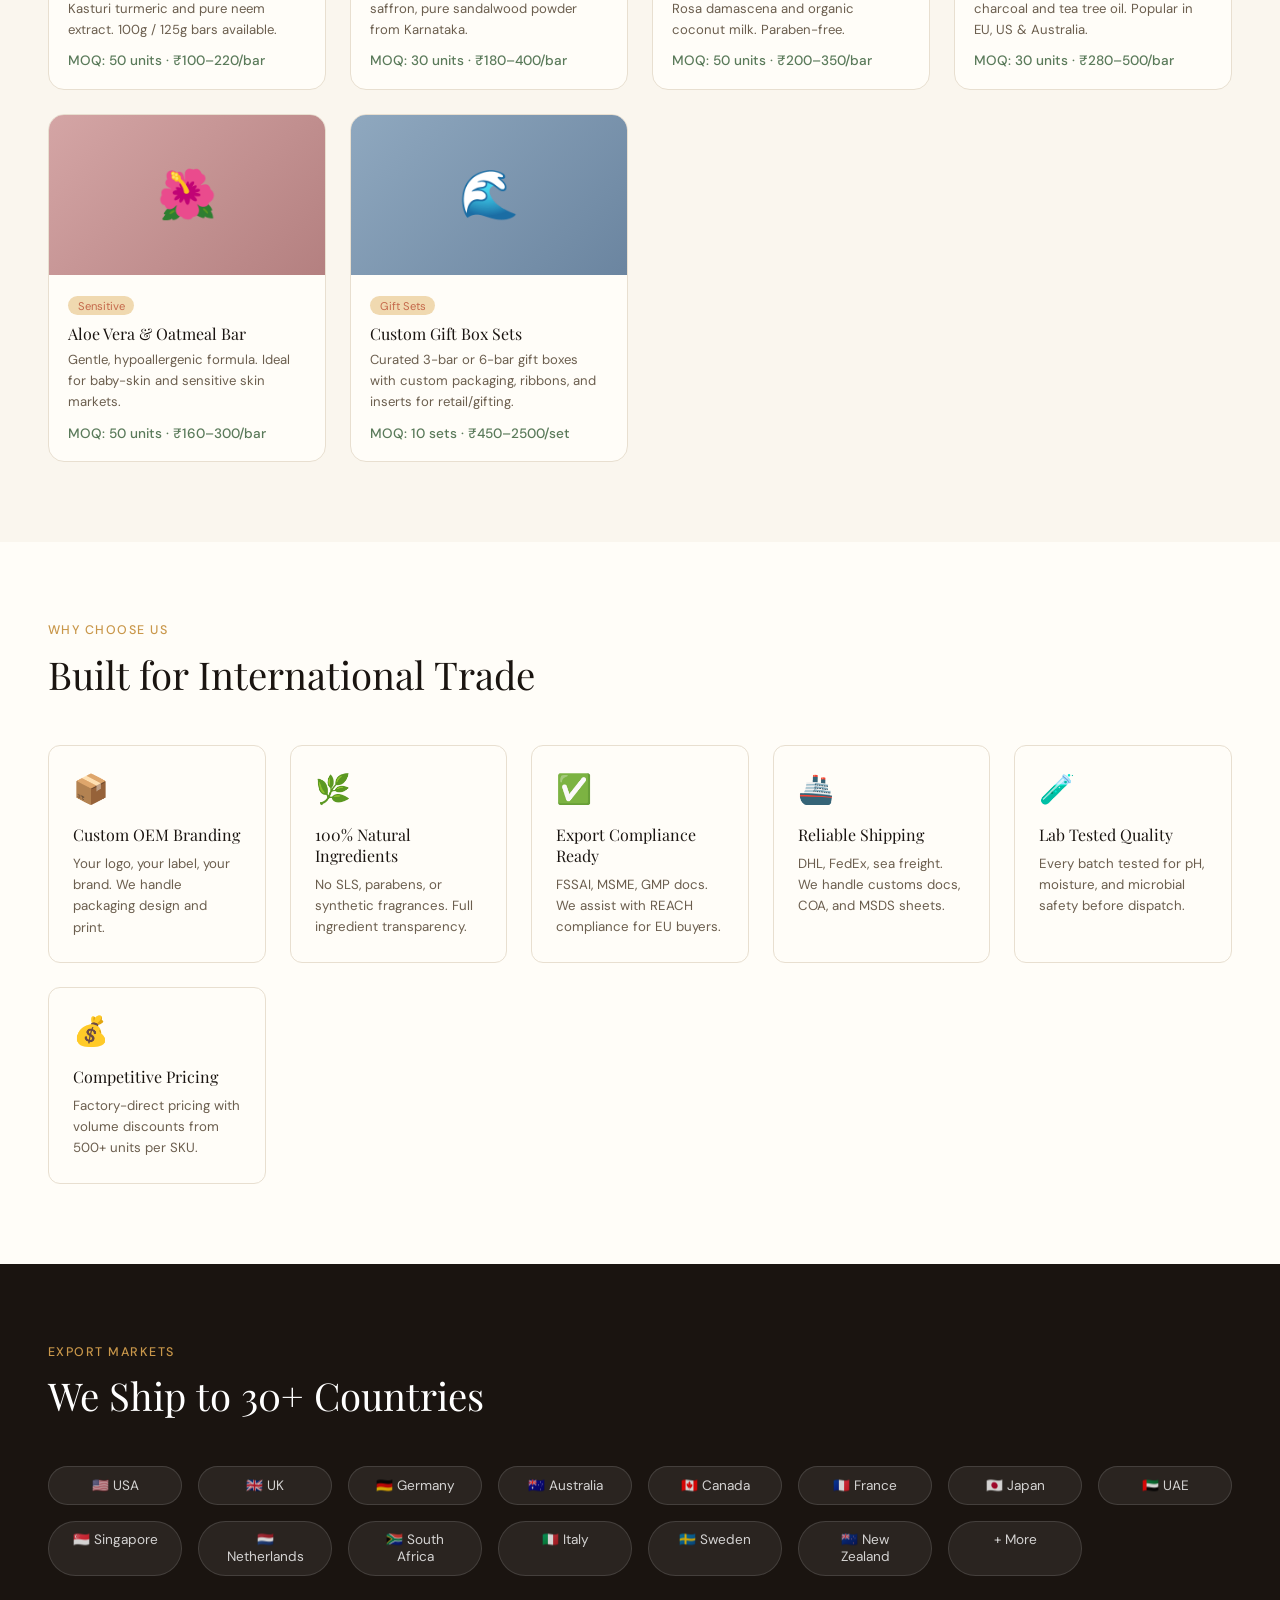
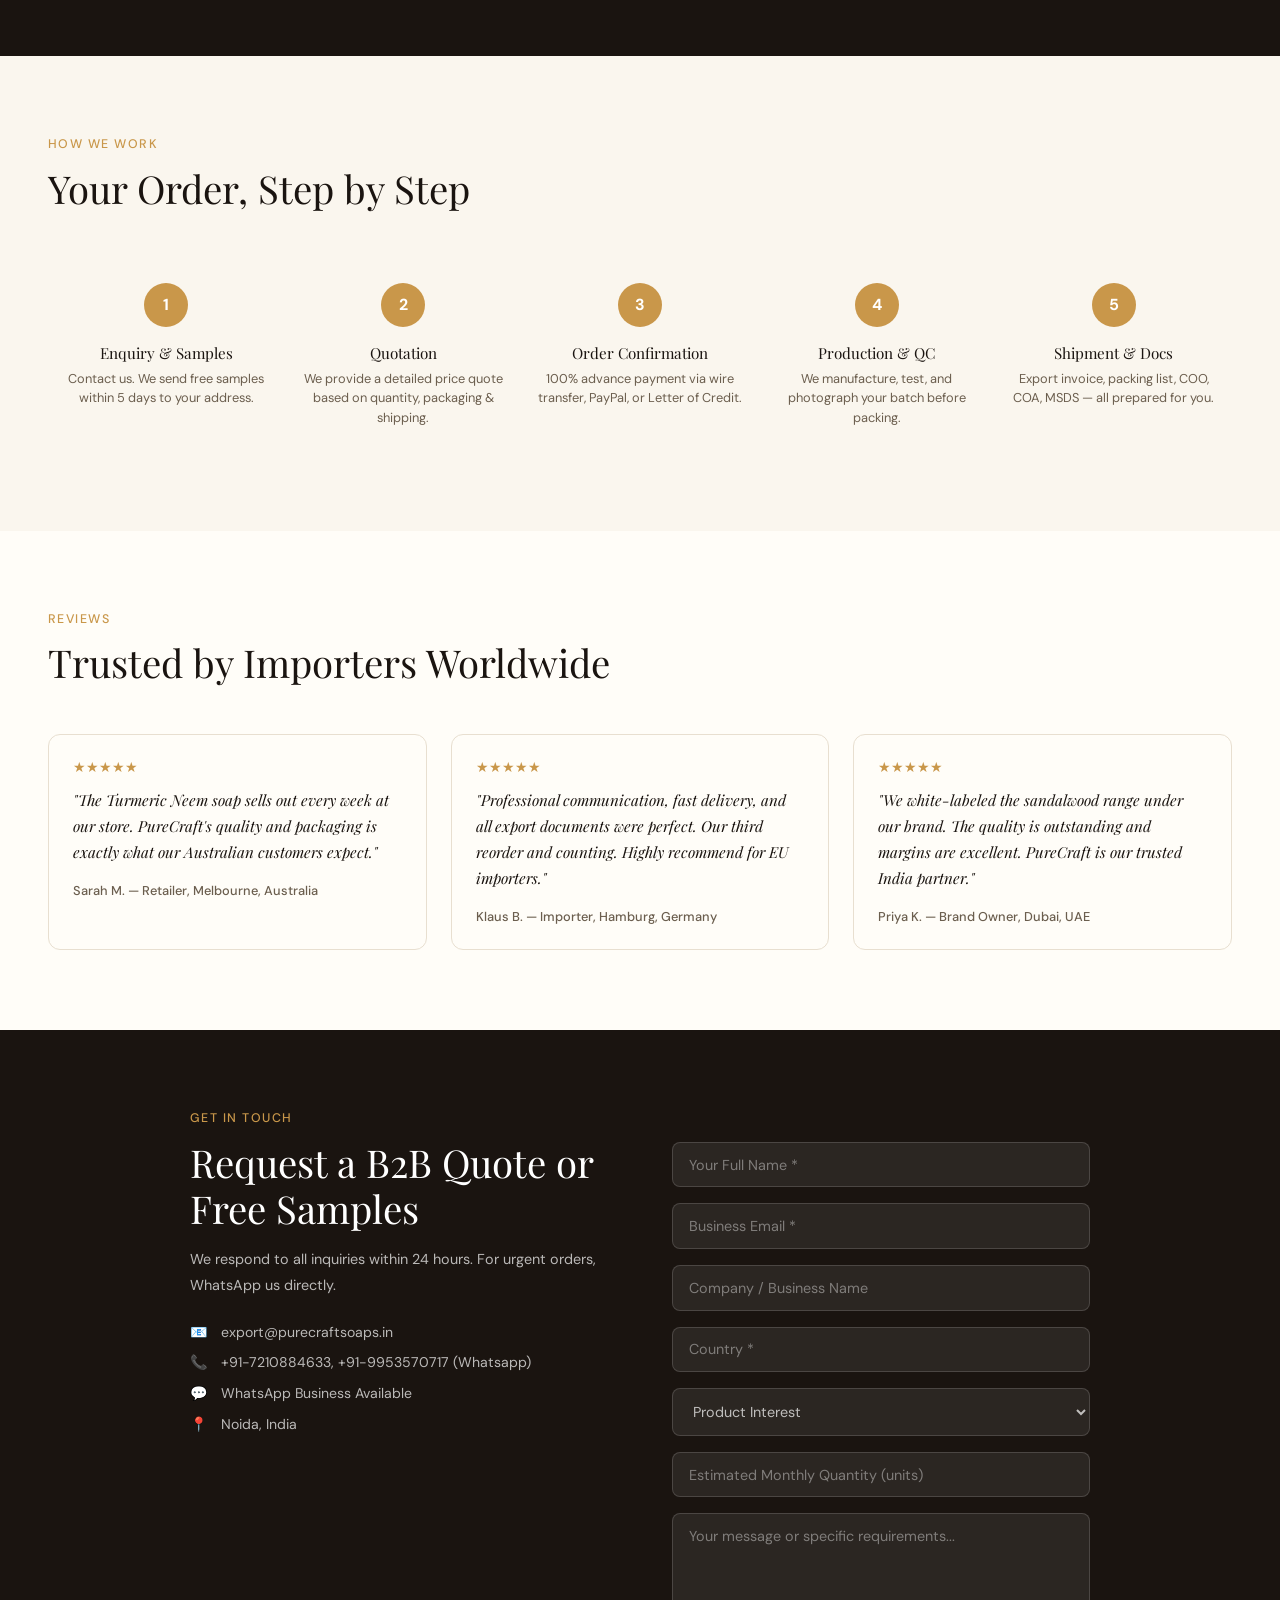
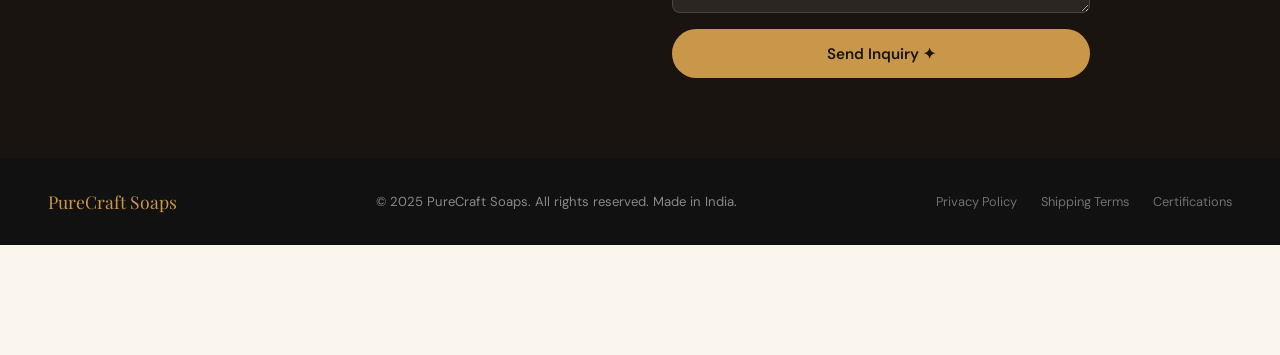
==== commit 4057c7aa: "Update index.html" ====
--- a/index.html
+++ b/index.html
@@ -137,15 +137,7 @@
   }
 </style>
 <meta property="og:title" content="PureCraft Soaps – Natural Indian Soaps, Exported Worldwide" data-id="th-modified"><meta name="description" content="PureSoap_India_Export_Website" data-id="th-modified"><meta property="og:description" content="PureSoap_India_Export_Website" data-id="th-modified"><meta property="og:image" content="https://tiiny.host/assets/logo-purple-bg.png" data-id="th-modified"><meta property="og:image:width" content="1501" data-id="th-modified"><meta property="og:image:height" content="1501" data-id="th-modified"><meta property="og:image:type" content="image/png" data-id="th-modified"><meta property="og:url" content="https://purecraftsoaps.tiiny.site/" data-id="th-modified"><meta property="og:type" content="website" data-id="th-modified"><script type="text/javascript" src="https://tiiny.host/ad-script.js"></script><script defer="" data-domain="purecraftsoaps.tiiny.site" src="https://analytics.tiiny.site/js/plausible.js"></script></head>
-<body><div style="position: fixed !important; bottom: 0% !important; left: 0% !important; right: 0% !important; width: 100% !important; height: 55px !important; z-index: 9999 !important;"><a href="https://tiiny.host?ref=free-site">
-    <div style="padding: 10px !important; height: 55px; text-align: center; background: rgb(220,137,232) !important; background: linear-gradient(141deg, rgba(220,137,232,1) 0%, rgba(144,64,204,1) 100%) !important;">
-      <img style="height: 35px !important; width: auto !important;" src="https://tiiny.host/assets/img/ad.png" alt="tiiny.host">
-    </div>
-  </a></div><div style="position: fixed !important; bottom: 0% !important; left: 0% !important; right: 0% !important; width: 100% !important; height: 55px !important; z-index: 9999 !important;"><a href="https://tiiny.host?ref=free-site">
-    <div style="padding: 10px !important; height: 55px; text-align: center; background: rgb(220,137,232) !important; background: linear-gradient(141deg, rgba(220,137,232,1) 0%, rgba(144,64,204,1) 100%) !important;">
-      
-    </div>
-  </a></div>
+<body>
 
 <nav>
   <div class="nav-logo">Pure<span>Craft</span> Soaps</div>
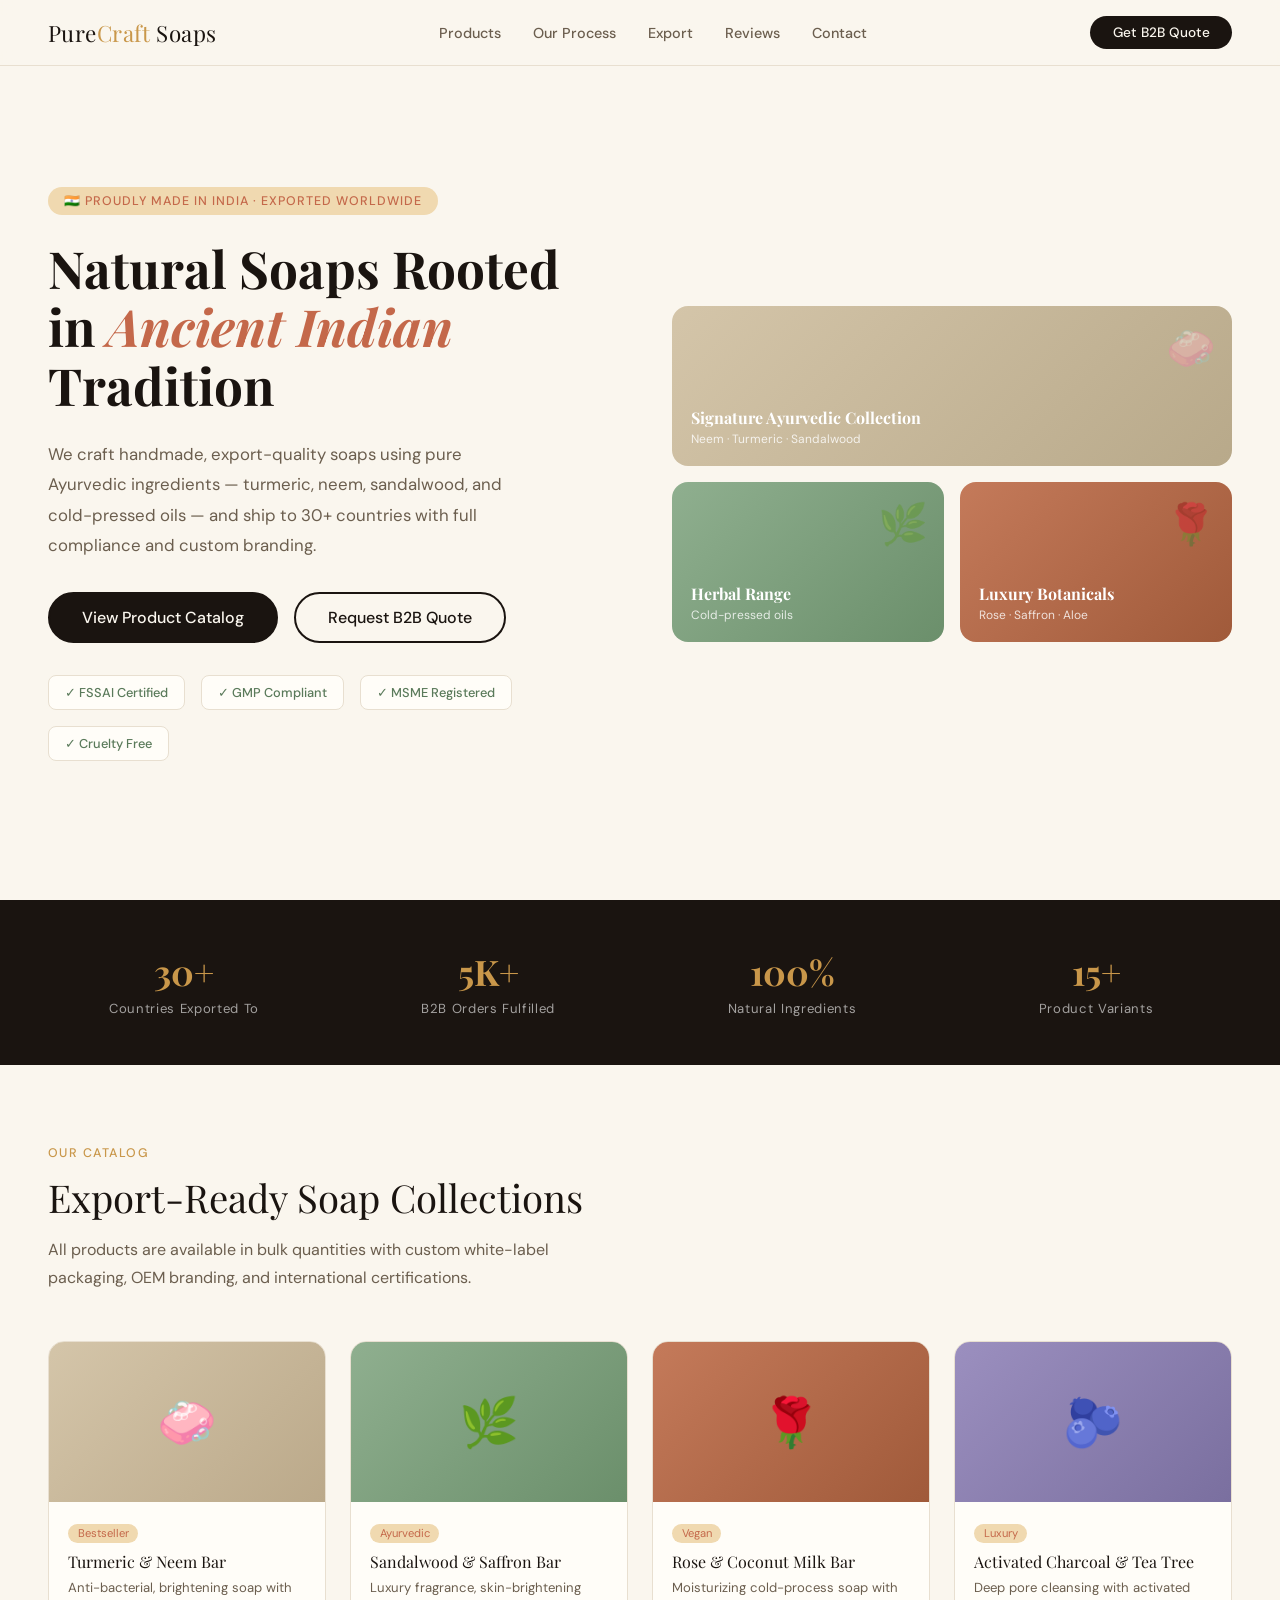
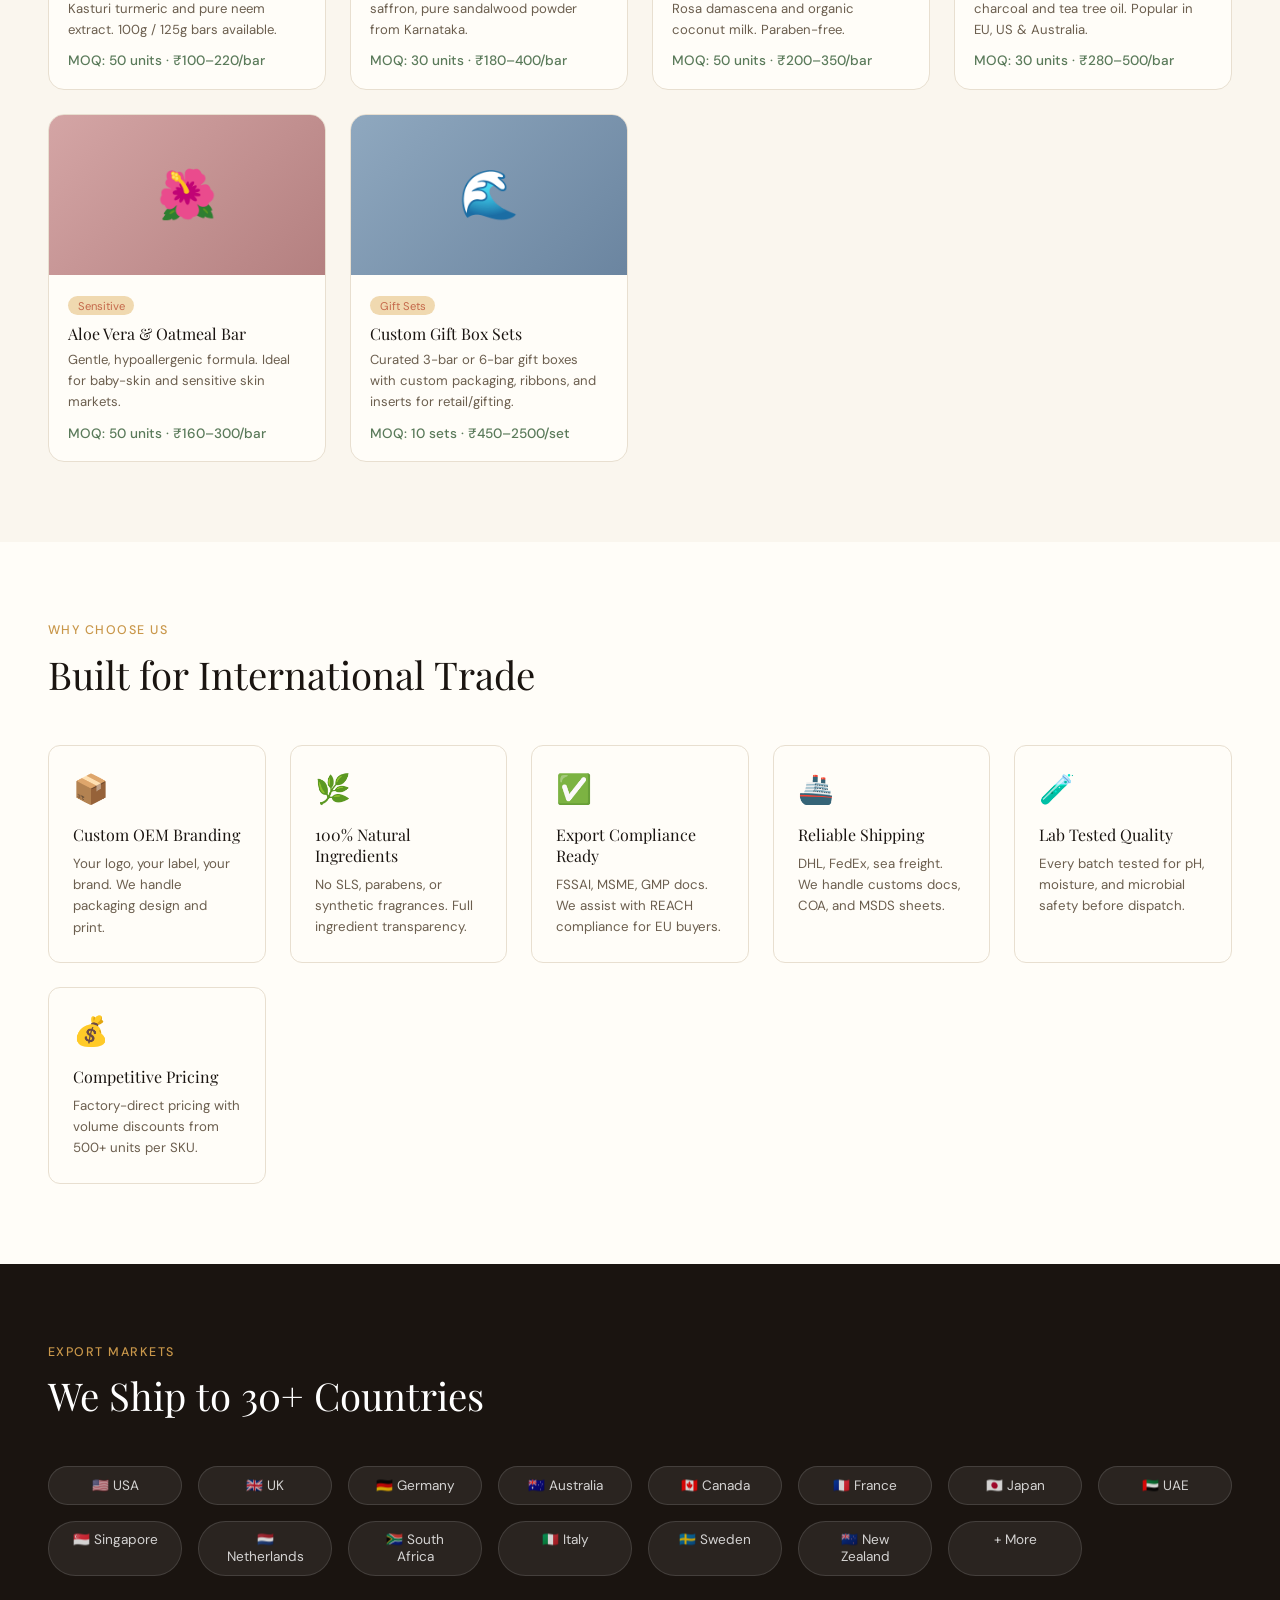
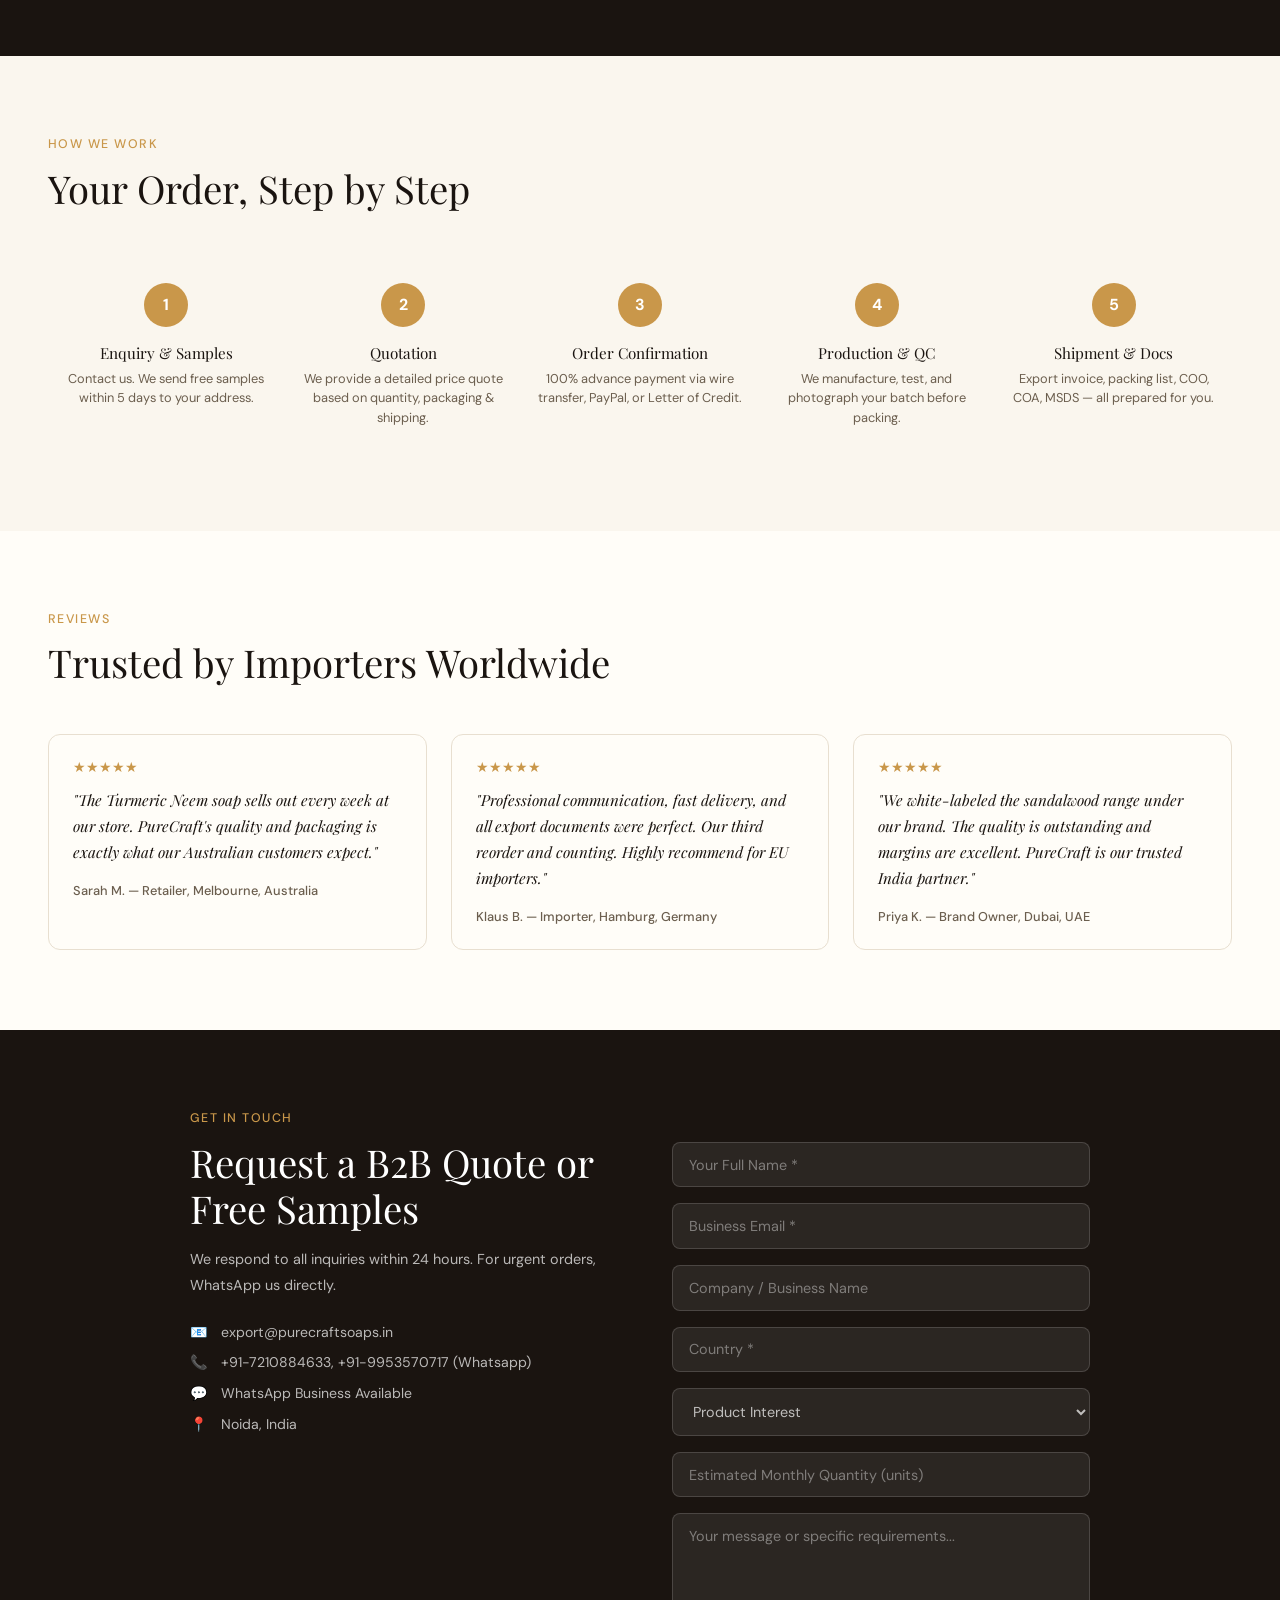
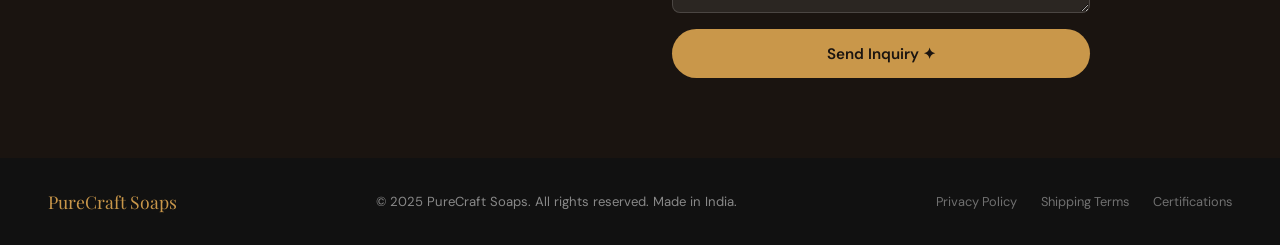
==== commit 9edbc525: "Update index.html" ====
--- a/index.html
+++ b/index.html
@@ -124,7 +124,7 @@
   .cert-row{display:flex;flex-wrap:wrap;gap:1rem;margin-top:2rem}
   .cert-badge{background:var(--warm-white);border:1px solid var(--border);border-radius:8px;padding:0.5rem 1rem;font-size:0.8rem;font-weight:500;color:var(--sage);display:flex;align-items:center;gap:0.4rem}
 
-  @media(max-width:768px){
+   @media(max-width:768px){
     nav{padding:1rem 1.5rem}
     .nav-links{display:none}
     .hero{grid-template-columns:1fr;padding:5rem 1.5rem 2rem}
@@ -135,6 +135,7 @@
     .countries{padding:3rem 1.5rem}
     .contact{padding:3rem 1.5rem}
   }
+  
 </style>
 <meta property="og:title" content="PureCraft Soaps – Natural Indian Soaps, Exported Worldwide" data-id="th-modified"><meta name="description" content="PureSoap_India_Export_Website" data-id="th-modified"><meta property="og:description" content="PureSoap_India_Export_Website" data-id="th-modified"><meta property="og:image" content="https://tiiny.host/assets/logo-purple-bg.png" data-id="th-modified"><meta property="og:image:width" content="1501" data-id="th-modified"><meta property="og:image:height" content="1501" data-id="th-modified"><meta property="og:image:type" content="image/png" data-id="th-modified"><meta property="og:url" content="https://purecraftsoaps.tiiny.site/" data-id="th-modified"><meta property="og:type" content="website" data-id="th-modified"><script type="text/javascript" src="https://tiiny.host/ad-script.js"></script><script defer="" data-domain="purecraftsoaps.tiiny.site" src="https://analytics.tiiny.site/js/plausible.js"></script></head>
 <body>
@@ -470,4 +471,4 @@
 <!--///<script src="script.js"></script>///-->
 
 
-<div style="height: 55px !important;"></div><div style="height: 55px !important;"></div></body></html>
+</body></html>
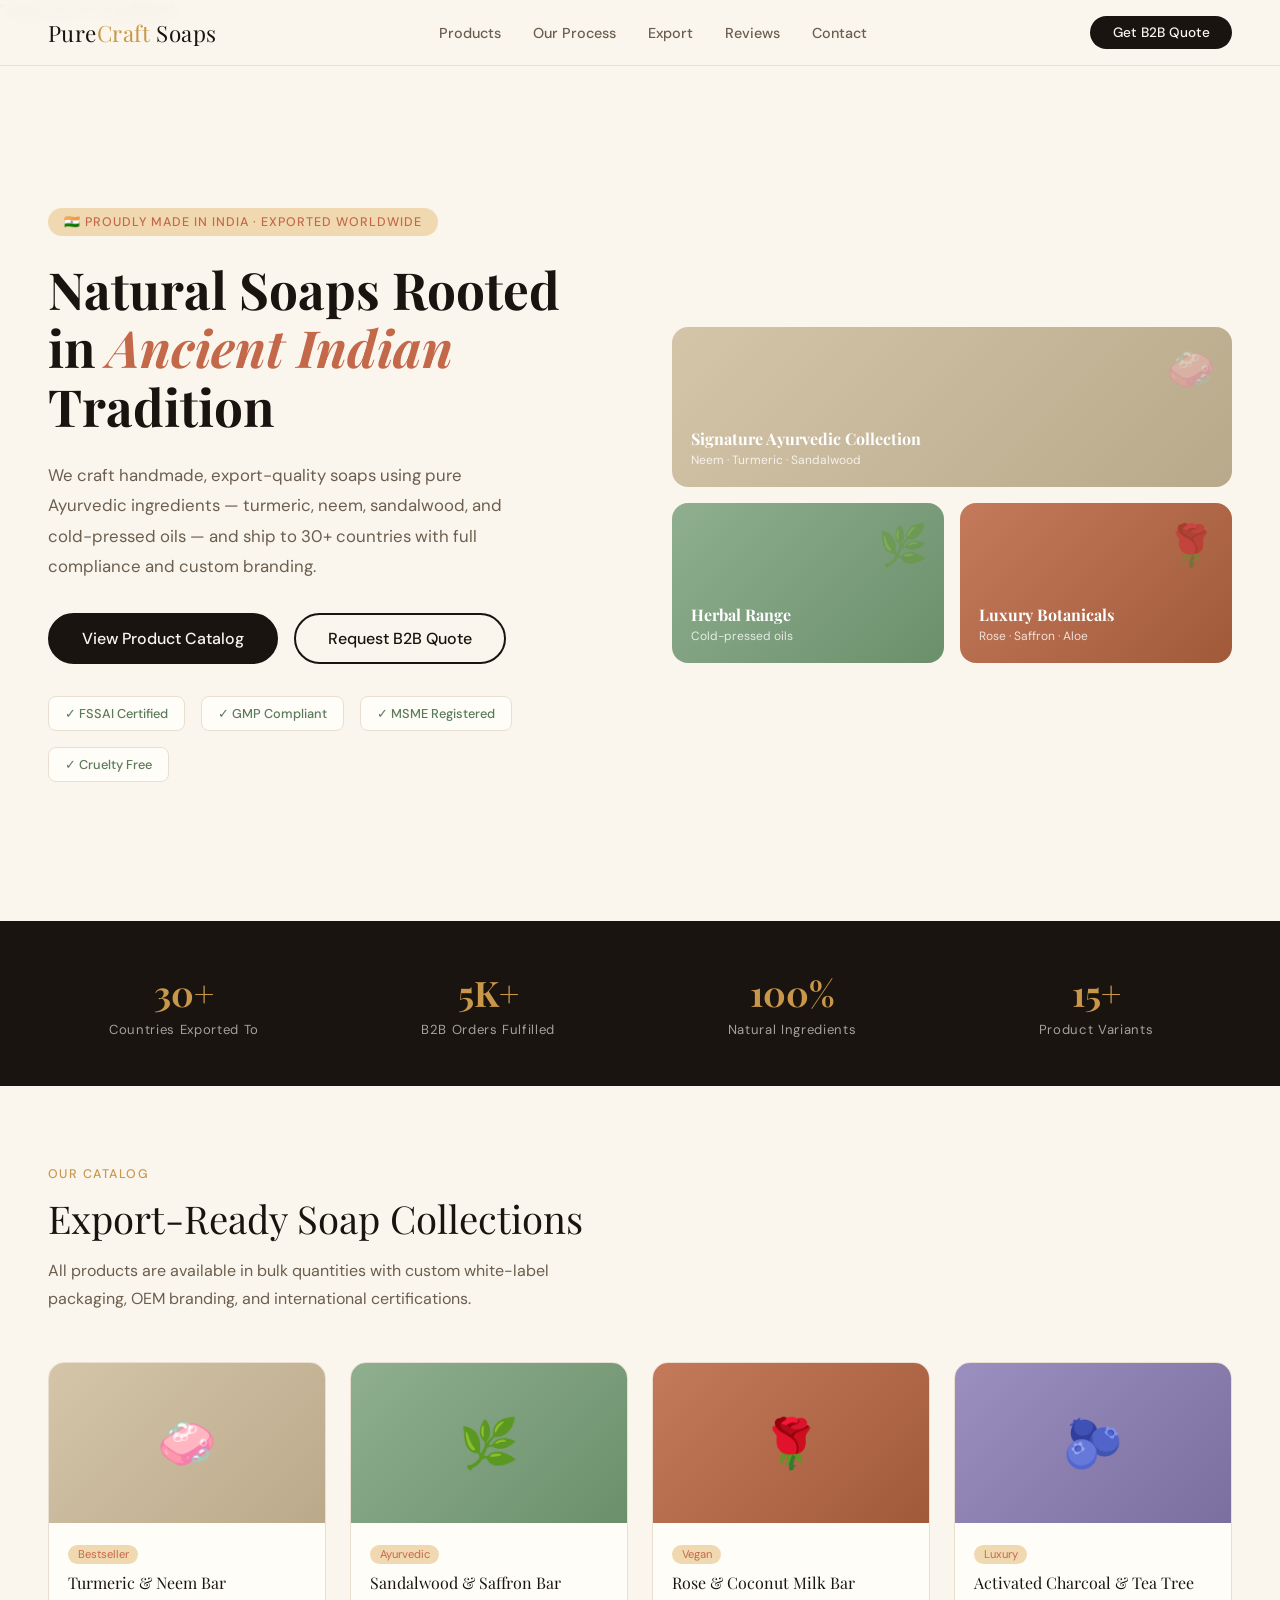
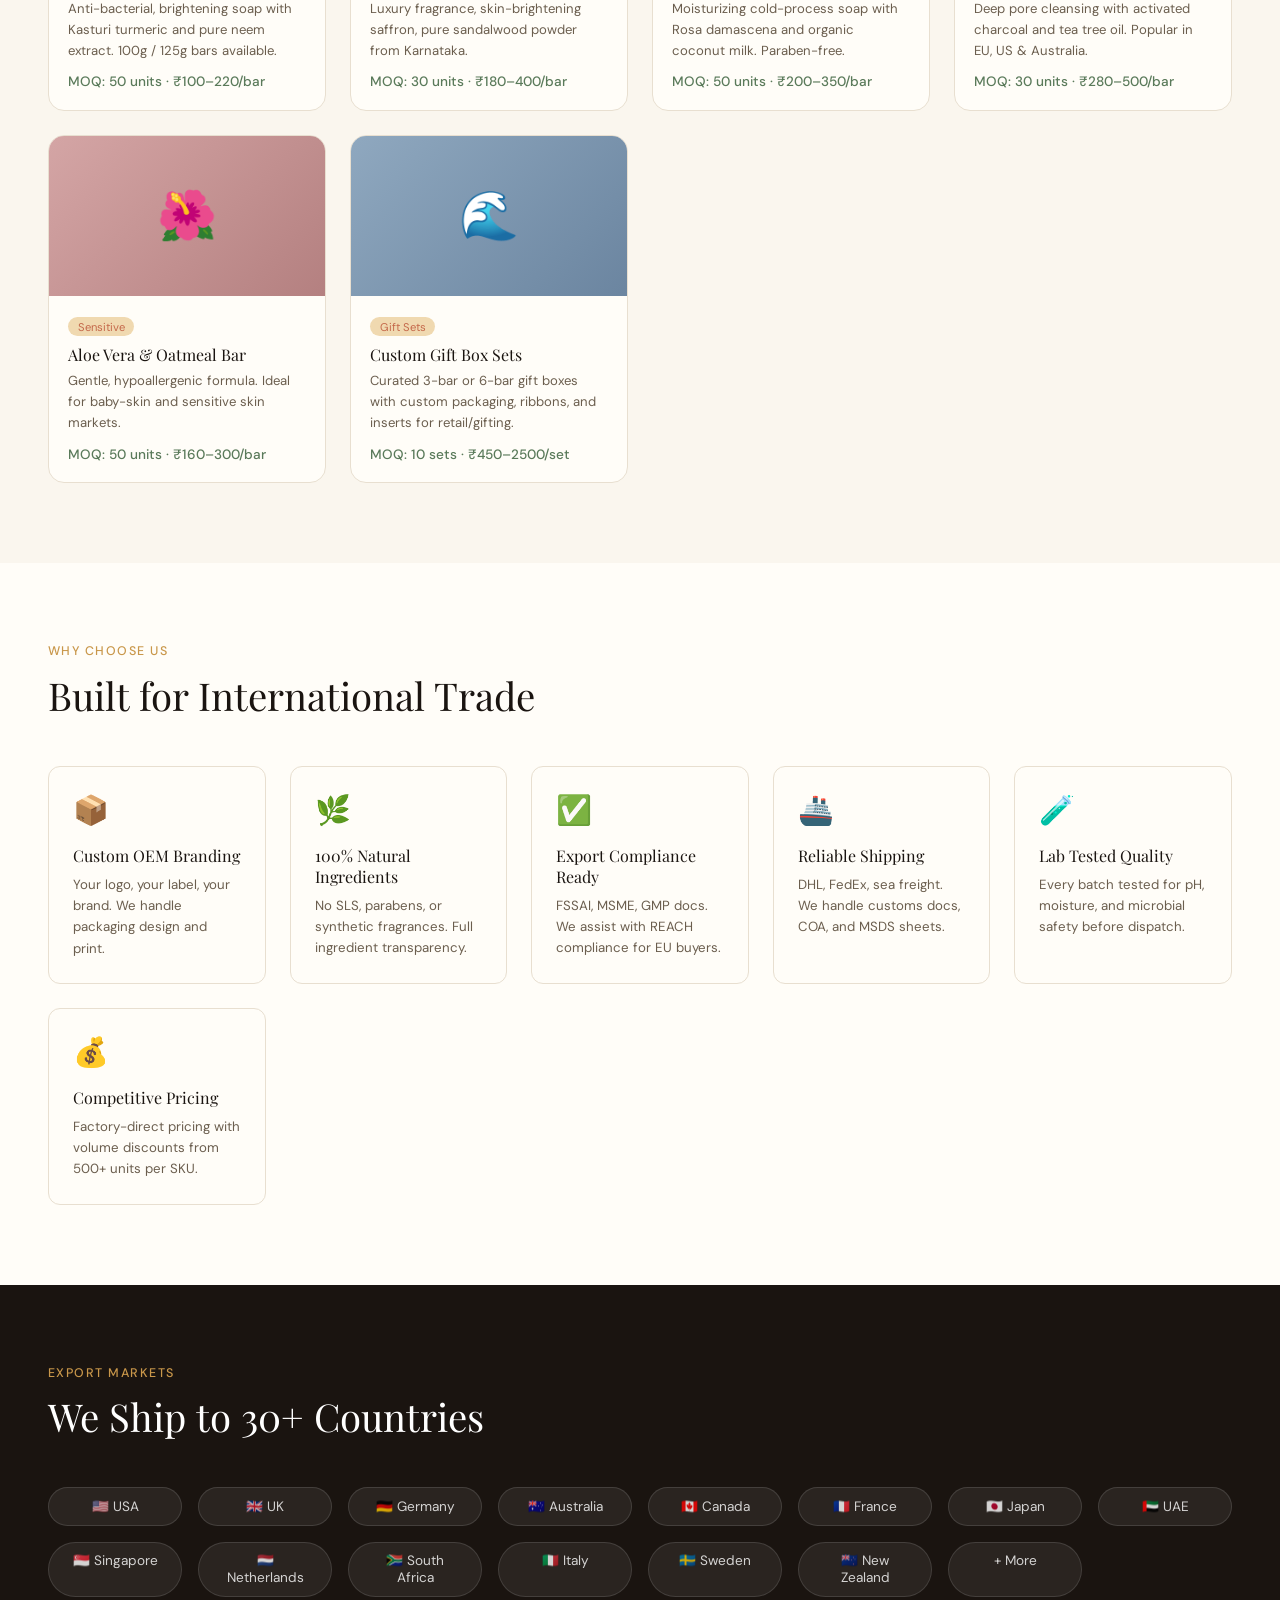
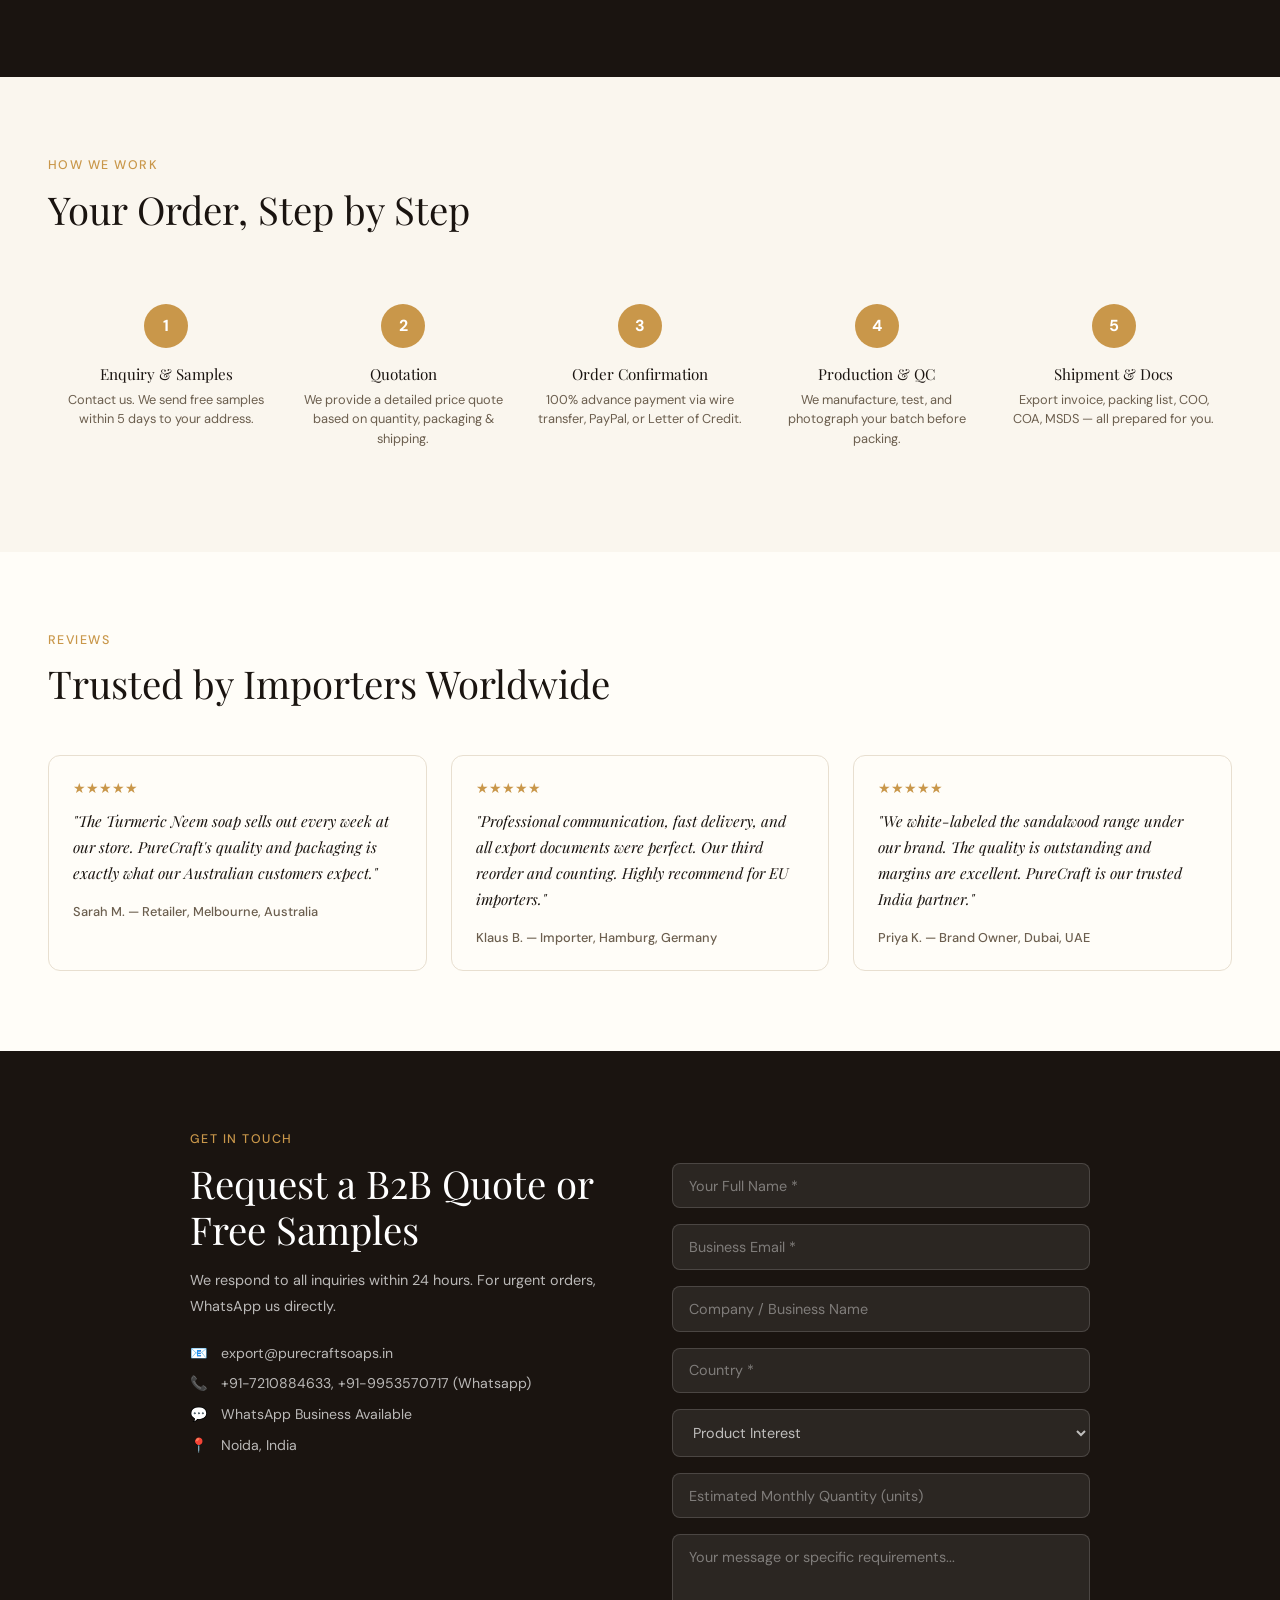
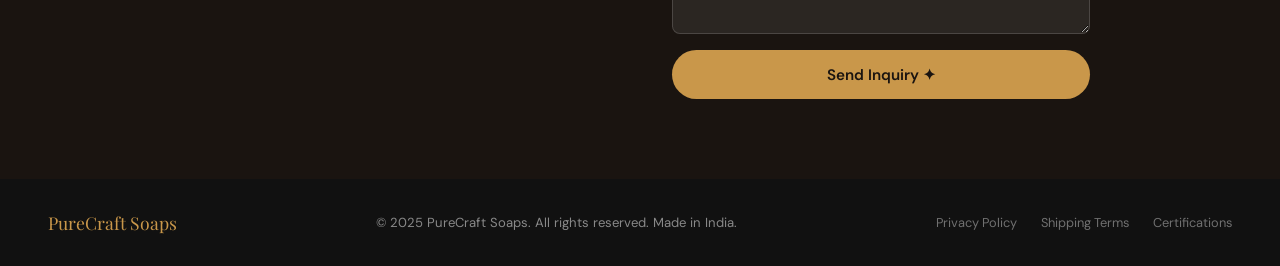
==== commit 1d6ea99d: "Update index.html" ====
--- a/index.html
+++ b/index.html
@@ -137,7 +137,7 @@
   }
   
 </style>
-<meta property="og:title" content="PureCraft Soaps – Natural Indian Soaps, Exported Worldwide" data-id="th-modified"><meta name="description" content="PureSoap_India_Export_Website" data-id="th-modified"><meta property="og:description" content="PureSoap_India_Export_Website" data-id="th-modified"><meta property="og:image" content="https://tiiny.host/assets/logo-purple-bg.png" data-id="th-modified"><meta property="og:image:width" content="1501" data-id="th-modified"><meta property="og:image:height" content="1501" data-id="th-modified"><meta property="og:image:type" content="image/png" data-id="th-modified"><meta property="og:url" content="https://purecraftsoaps.tiiny.site/" data-id="th-modified"><meta property="og:type" content="website" data-id="th-modified"><script type="text/javascript" src="https://tiiny.host/ad-script.js"></script><script defer="" data-domain="purecraftsoaps.tiiny.site" src="https://analytics.tiiny.site/js/plausible.js"></script></head>
+<meta property="og:title" content="PureCraft Soaps – Natural Indian Soaps, Exported Worldwide" data-id="th-modified"><meta name="description" content="PureSoap_India_Export_Website" data-id="th-modified"><meta property="og:description" content="PureSoap_India_Export_Website" data-id="th-modified"><meta property="og:url" content="https://vivekrathore1.github.io/purecraftsoaps/">" data-id="th-modified"><meta property="og:type" content="website" data-id="th-modified"></head>
 <body>
 
 <nav>
